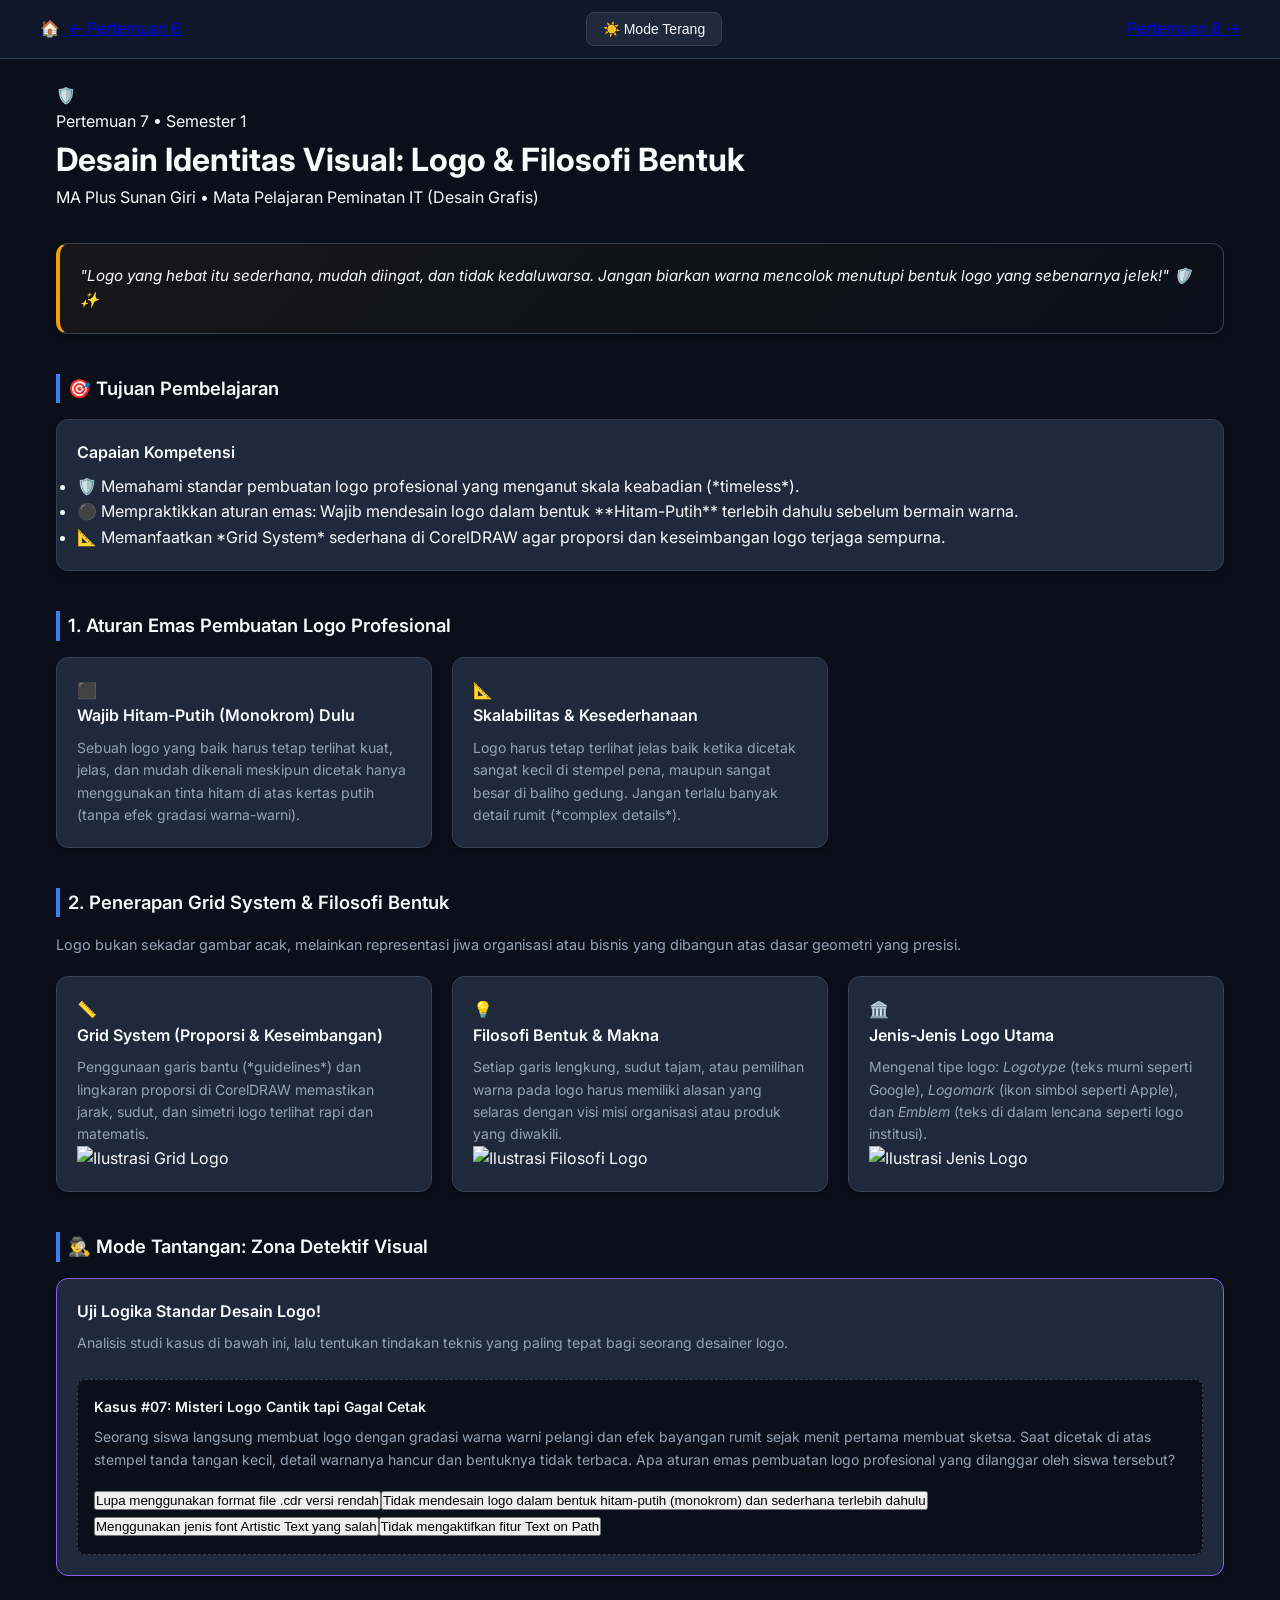
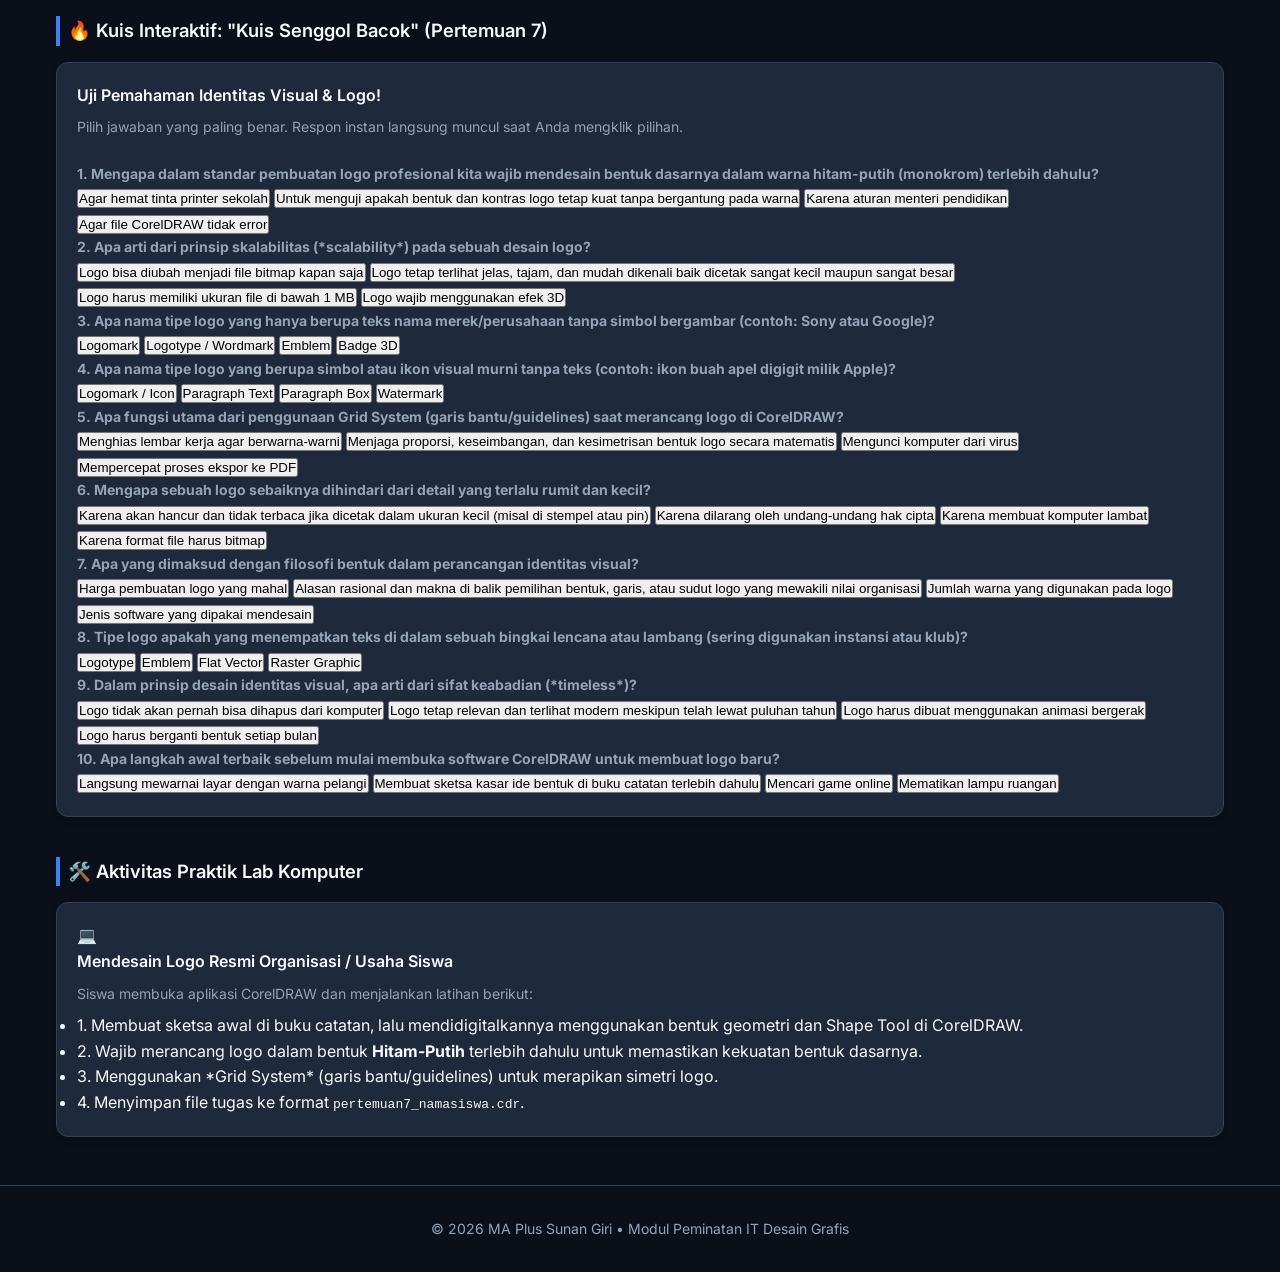
==== pertemuan_7.html @ cc6bff7e "Add files via upload" ====
<!DOCTYPE html>
<html lang="id" data-theme="dark">
<head>
    <meta charset="UTF-8">
    <meta name="viewport" content="width=device-width, initial-scale=1.0">
    <title>Pertemuan 7: Desain Identitas Visual (Logo & Filosofi) - MA Plus Sunan Giri</title>
    <!-- Google Fonts: Inter -->
    <link rel="preconnect" href="https://fonts.googleapis.com">
    <link rel="preconnect" href="https://fonts.gstatic.com" crossorigin>
    <link href="https://fonts.googleapis.com/css2?family=Inter:wght@300;400;500;600;700&display=swap" rel="stylesheet">
    <!-- Link CSS Terpisah -->
    <link rel="stylesheet" href="style.css">
</head>
<body>

    <!-- Header Navigasi Modul (Home, Kembali, Tema, Lanjut) -->
    <nav class="sticky-nav">
        <div class="nav-container lesson-nav">
            <div style="display: flex; gap: 0.5rem; align-items: center;">
                <a href="index.html" class="nav-btn-link home-icon-btn" title="Kembali ke Beranda Silabus">🏠</a>
                <a href="pertemuan_6.html" class="nav-btn-link">&larr; Pertemuan 6</a>
            </div>
            <button class="theme-toggle-btn" id="themeToggleBtn" onclick="toggleTheme()" aria-label="Ganti Tema">
                ☀️ Mode Terang
            </button>
            <a href="pertemuan_8.html" class="nav-btn-link primary-link">Pertemuan 8 &rarr;</a>
        </div>
    </nav>

    <!-- Header Materi: Gaya Kartu dan Ikon -->
    <header class="content-container" style="margin-top: 1.5rem; margin-bottom: 0;">
        <div class="header-card-style">
            <div class="header-icon-box">🛡️</div>
            <div class="header-text-box">
                <span class="meeting-badge-large">Pertemuan 7 • Semester 1</span>
                <h1>Desain Identitas Visual: Logo & Filosofi Bentuk</h1>
                <p>MA Plus Sunan Giri • Mata Pelajaran Peminatan IT (Desain Grafis)</p>
            </div>
        </div>
    </header>

    <!-- Konten Utama Materi -->
    <main class="content-container">

        <!-- Quotes Penyemangat -->
        <div class="card quote-card" style="margin-bottom: 2.5rem; border-left: 4px solid #f59e0b; background: linear-gradient(135deg, rgba(245, 158, 11, 0.05), transparent);">
            <p style="font-style: italic; font-size: 0.95rem; color: var(--text-color);">
                "Logo yang hebat itu sederhana, mudah diingat, dan tidak kedaluwarsa. Jangan biarkan warna mencolok menutupi bentuk logo yang sebenarnya jelek!" 🛡️✨
            </p>
        </div>

        <!-- Tujuan Pembelajaran -->
        <section class="phase-section">
            <h3 class="phase-title">🎯 Tujuan Pembelajaran</h3>
            <div class="cards-grid-single">
                <div class="card">
                    <h4>Capaian Kompetensi</h4>
                    <ul class="lesson-list">
                        <li>🛡️ Memahami standar pembuatan logo profesional yang menganut skala keabadian (*timeless*).</li>
                        <li>⚫ Mempraktikkan aturan emas: Wajib mendesain logo dalam bentuk **Hitam-Putih** terlebih dahulu sebelum bermain warna.</li>
                        <li>📐 Memanfaatkan *Grid System* sederhana di CorelDRAW agar proporsi dan keseimbangan logo terjaga sempurna.</li>
                    </ul>
                </div>
            </div>
        </section>

        <!-- Poin Materi 1 -->
        <section class="phase-section">
            <h3 class="phase-title">1. Aturan Emas Pembuatan Logo Profesional</h3>
            <div class="cards-grid">
                <div class="card">
                    <div class="card-icon-title">⬛ <h4>Wajib Hitam-Putih (Monokrom) Dulu</h4></div>
                    <p>Sebuah logo yang baik harus tetap terlihat kuat, jelas, dan mudah dikenali meskipun dicetak hanya menggunakan tinta hitam di atas kertas putih (tanpa efek gradasi warna-warni).</p>
                </div>
                <div class="card">
                    <div class="card-icon-title">📐 <h4>Skalabilitas & Kesederhanaan</h4></div>
                    <p>Logo harus tetap terlihat jelas baik ketika dicetak sangat kecil di stempel pena, maupun sangat besar di baliho gedung. Jangan terlalu banyak detail rumit (*complex details*).</p>
                </div>
            </div>
        </section>

        <!-- Poin Materi 2: GRID SYSTEM & FILOSOFI -->
        <section class="phase-section">
            <h3 class="phase-title">2. Penerapan Grid System & Filosofi Bentuk</h3>
            <p style="margin-bottom: 1.25rem; color: var(--text-muted); font-size: 0.9rem;">
                Logo bukan sekadar gambar acak, melainkan representasi jiwa organisasi atau bisnis yang dibangun atas dasar geometri yang presisi.
            </p>

            <div class="cards-grid" style="grid-template-columns: repeat(auto-fit, minmax(280px, 1fr));">
                <div class="card">
                    <div class="card-icon-title" style="color: #3b82f6;">📏 <h4>Grid System (Proporsi & Keseimbangan)</h4></div>
                    <p>Penggunaan garis bantu (*guidelines*) dan lingkaran proporsi di CorelDRAW memastikan jarak, sudut, dan simetri logo terlihat rapi dan matematis.</p>
                    <div class="illustration-box">
                        <img src="https://images.unsplash.com/photo-1626544827763-d516dce335e2?auto=format&fit=crop&w=600&q=80" alt="Ilustrasi Grid Logo">
                    </div>
                </div>

                <div class="card">
                    <div class="card-icon-title" style="color: #f59e0b;">💡 <h4>Filosofi Bentuk & Makna</h4></div>
                    <p>Setiap garis lengkung, sudut tajam, atau pemilihan warna pada logo harus memiliki alasan yang selaras dengan visi misi organisasi atau produk yang diwakili.</p>
                    <div class="illustration-box">
                        <img src="https://images.unsplash.com/photo-1550684848-fac1c5b4e853?auto=format&fit=crop&w=600&q=80" alt="Ilustrasi Filosofi Logo">
                    </div>
                </div>

                <div class="card">
                    <div class="card-icon-title" style="color: #10b981;">🏛️ <h4>Jenis-Jenis Logo Utama</h4></div>
                    <p>Mengenal tipe logo: <em>Logotype</em> (teks murni seperti Google), <em>Logomark</em> (ikon simbol seperti Apple), dan <em>Emblem</em> (teks di dalam lencana seperti logo institusi).</p>
                    <div class="illustration-box">
                        <img src="https://images.unsplash.com/photo-1634017839464-5c339ebe3cb4?auto=format&fit=crop&w=600&q=80" alt="Ilustrasi Jenis Logo">
                    </div>
                </div>
            </div>
        </section>

        <!-- ================= ZONA DETEKTIF VISUAL ================= -->
        <section class="phase-section">
            <h3 class="phase-title">🕵️‍♂️ Mode Tantangan: Zona Detektif Visual</h3>
            <div class="card detective-card-container" style="border-color: #8b5cf6;">
                <h4>Uji Logika Standar Desain Logo!</h4>
                <p style="margin-bottom: 1.5rem; color: var(--text-muted);">Analisis studi kasus di bawah ini, lalu tentukan tindakan teknis yang paling tepat bagi seorang desainer logo.</p>

                <div id="detective-challenge-container">
                    <!-- Kasus Detektif Visual dirender dinamis via JS -->
                </div>
                <div id="detective-feedback" class="quiz-feedback-msg" style="display: none; margin-top: 1rem;"></div>
            </div>
        </section>

        <!-- ================= KUIS INTERAKTIF: KUIS SENGGOL BACOK ================= -->
        <section class="phase-section">
            <h3 class="phase-title">🔥 Kuis Interaktif: "Kuis Senggol Bacok" (Pertemuan 7)</h3>
            <div class="card quiz-card-container">
                <h4>Uji Pemahaman Identitas Visual & Logo!</h4>
                <p style="margin-bottom: 1.5rem; color: var(--text-muted);">Pilih jawaban yang paling benar. Respon instan langsung muncul saat Anda mengklik pilihan.</p>
                
                <div id="quiz-container">
                    <!-- Soal Kuis dirender dinamis via JavaScript -->
                </div>

                <div id="quiz-summary" class="quiz-result-box" style="display: none; margin-top: 1.5rem;">
                    <h3>Skor Akhir Kuis Anda:</h3>
                    <p id="summary-score-text"></p>
                    <button class="tab-btn active" onclick="resetQuiz()" style="margin-top: 1rem;">Ulangi Kuis</button>
                </div>
            </div>
        </section>

        <!-- Aktivitas Praktik / Tugas Kelas -->
        <section class="phase-section">
            <h3 class="phase-title">🛠️ Aktivitas Praktik Lab Komputer</h3>
            <div class="cards-grid-single">
                <div class="card action-card">
                    <div class="card-icon-title">💻 <h4>Mendesain Logo Resmi Organisasi / Usaha Siswa</h4></div>
                    <p>Siswa membuka aplikasi CorelDRAW dan menjalankan latihan berikut:</p>
                    <ul class="lesson-list" style="margin-top: 0.5rem;">
                        <li>1. Membuat sketsa awal di buku catatan, lalu mendidigitalkannya menggunakan bentuk geometri dan Shape Tool di CorelDRAW.</li>
                        <li>2. Wajib merancang logo dalam bentuk <strong>Hitam-Putih</strong> terlebih dahulu untuk memastikan kekuatan bentuk dasarnya.</li>
                        <li>3. Menggunakan *Grid System* (garis bantu/guidelines) untuk merapikan simetri logo.</li>
                        <li>4. Menyimpan file tugas ke format <code>pertemuan7_namasiswa.cdr</code>.</li>
                    </ul>
                </div>
            </div>
        </section>

    </main>

    <!-- Footer -->
    <footer>
        <p>&copy; 2026 MA Plus Sunan Giri • Modul Peminatan IT Desain Grafis</p>
    </footer>

    <!-- Script JavaScript: Dual-Theme, Zona Detektif Visual, & Kuis Real-Time -->
    <script>
        function toggleTheme() {
            const htmlEl = document.documentElement;
            const btn = document.getElementById('themeToggleBtn');
            const currentTheme = htmlEl.getAttribute('data-theme');
            
            if (currentTheme === 'dark') {
                htmlEl.setAttribute('data-theme', 'light');
                btn.textContent = '🌙 Mode Gelap';
            } else {
                htmlEl.setAttribute('data-theme', 'dark');
                btn.textContent = '☀️ Mode Terang';
            }
        }

        // Data Tantangan Zona Detektif Visual Pertemuan 7
        const detectiveCase = {
            caseTitle: "Kasus #07: Misteri Logo Cantik tapi Gagal Cetak",
            caseDesc: "Seorang siswa langsung membuat logo dengan gradasi warna warni pelangi dan efek bayangan rumit sejak menit pertama membuat sketsa. Saat dicetak di atas stempel tanda tangan kecil, detail warnanya hancur dan bentuknya tidak terbaca. Apa aturan emas pembuatan logo profesional yang dilanggar oleh siswa tersebut?",
            options: [
                "Lupa menggunakan format file .cdr versi rendah", 
                "Tidak mendesain logo dalam bentuk hitam-putih (monokrom) dan sederhana terlebih dahulu", 
                "Menggunakan jenis font Artistic Text yang salah", 
                "Tidak mengaktifkan fitur Text on Path"
            ],
            answer: 1, 
            explanation: "Tepat sekali Detektif! Aturan emas logo profesional adalah wajib diuji dalam bentuk **hitam-putih monokrom** dan bentuk sederhana terlebih dahulu agar teruji skalabilitasnya di berbagai media."
        };

        function renderDetectiveGame() {
            const container = document.getElementById('detective-challenge-container');
            let buttonsHtml = '';
            detectiveCase.options.forEach((opt, idx) => {
                buttonsHtml += `<button class="quiz-choice-btn" id="det-opt-${idx}" onclick="checkDetective(${idx})">${opt}</button>`;
            });

            container.innerHTML = `
                <div style="background: var(--bg-color); padding: 1rem; border-radius: 8px; border: 1px dashed var(--card-border);">
                    <p style="font-weight: 600; margin-bottom: 0.5rem; color: var(--text-color);">${detectiveCase.caseTitle}</p>
                    <p style="font-size: 0.875rem; color: var(--text-muted); margin-bottom: 1rem;">${detectiveCase.caseDesc}</p>
                    <div class="quiz-options-grid">${buttonsHtml}</div>
                </div>
            `;
        }

        function checkDetective(selectedIdx) {
            const feedbackEl = document.getElementById('detective-feedback');
            for (let i = 0; i < detectiveCase.options.length; i++) {
                const btn = document.getElementById(`det-opt-${i}`);
                btn.disabled = true;
                if (i === detectiveCase.answer) {
                    btn.classList.add('correct-choice');
                } else if (i === selectedIdx) {
                    btn.classList.add('wrong-choice');
                }
            }

            if (selectedIdx === detectiveCase.answer) {
                feedbackEl.className = "quiz-feedback-msg feedback-success";
                feedbackEl.innerHTML = `✅ <strong>Analisis Benar!</strong> ${detectiveCase.explanation}`;
            } else {
                feedbackEl.className = "quiz-feedback-msg feedback-error";
                feedbackEl.innerHTML = `❌ <strong>Kurang tepat.</strong> Jawaban yang benar adalah pilihan kedua. ${detectiveCase.explanation}`;
            }
            feedbackEl.style.display = 'block';
        }

        // Data 10 Soal Kuis Pertemuan 7 Logo & Identitas Visual
        const quizData = [
            {
                question: "1. Mengapa dalam standar pembuatan logo profesional kita wajib mendesain bentuk dasarnya dalam warna hitam-putih (monokrom) terlebih dahulu?",
                options: ["Agar hemat tinta printer sekolah", "Untuk menguji apakah bentuk dan kontras logo tetap kuat tanpa bergantung pada warna", "Karena aturan menteri pendidikan", "Agar file CorelDRAW tidak error"],
                answer: 1,
                explanation: "Tepat! Bentuk hitam-putih menguji kekuatan struktur dan keterbacaan logo secara fundamental."
            },
            {
                question: "2. Apa arti dari prinsip skalabilitas (*scalability*) pada sebuah desain logo?",
                options: ["Logo bisa diubah menjadi file bitmap kapan saja", "Logo tetap terlihat jelas, tajam, dan mudah dikenali baik dicetak sangat kecil maupun sangat besar", "Logo harus memiliki ukuran file di bawah 1 MB", "Logo wajib menggunakan efek 3D"],
                answer: 1,
                explanation: "Benar! Skalabilitas memastikan logo fleksibel di berbagai ukuran media."
            },
            {
                question: "3. Apa nama tipe logo yang hanya berupa teks nama merek/perusahaan tanpa simbol bergambar (contoh: Sony atau Google)?",
                options: ["Logomark", "Logotype / Wordmark", "Emblem", "Badge 3D"],
                answer: 1,
                explanation: "Tepat! Logotype atau Wordmark adalah jenis logo berbasis tipografi nama merek."
            },
            {
                question: "4. Apa nama tipe logo yang berupa simbol atau ikon visual murni tanpa teks (contoh: ikon buah apel digigit milik Apple)?",
                options: ["Logomark / Icon", "Paragraph Text", "Paragraph Box", "Watermark"],
                answer: 0,
                explanation: "Hebat! Logomark adalah simbol grafis ikonik yang mewakili merek."
            },
            {
                question: "5. Apa fungsi utama dari penggunaan Grid System (garis bantu/guidelines) saat merancang logo di CorelDRAW?",
                options: ["Menghias lembar kerja agar berwarna-warni", "Menjaga proporsi, keseimbangan, dan kesimetrisan bentuk logo secara matematis", "Mengunci komputer dari virus", "Mempercepat proses ekspor ke PDF"],
                answer: 1,
                explanation: "Tepat! Grid system memastikan logo proporsional dan presisi secara geometris."
            },
            {
                question: "6. Mengapa sebuah logo sebaiknya dihindari dari detail yang terlalu rumit dan kecil?",
                options: ["Karena akan hancur dan tidak terbaca jika dicetak dalam ukuran kecil (misal di stempel atau pin)", "Karena dilarang oleh undang-undang hak cipta", "Karena membuat komputer lambat", "Karena format file harus bitmap"],
                answer: 0,
                explanation: "Benar! Detail rumit akan pecah dan hilang bentuknya saat diperkecil."
            },
            {
                question: "7. Apa yang dimaksud dengan filosofi bentuk dalam perancangan identitas visual?",
                options: ["Harga pembuatan logo yang mahal", "Alasan rasional dan makna di balik pemilihan bentuk, garis, atau sudut logo yang mewakili nilai organisasi", "Jumlah warna yang digunakan pada logo", "Jenis software yang dipakai mendesain"],
                answer: 1,
                explanation: "Tepat! Filosofi memberikan kedalaman makna dan cerita di balik visual logo."
            },
            {
                question: "8. Tipe logo apakah yang menempatkan teks di dalam sebuah bingkai lencana atau lambang (sering digunakan instansi atau klub)?",
                options: ["Logotype", "Emblem", "Flat Vector", "Raster Graphic"],
                answer: 1,
                explanation: "Betul! Emblem menggabungkan teks dan simbol di dalam satu bingkai lencana."
            },
            {
                question: "9. Dalam prinsip desain identitas visual, apa arti dari sifat keabadian (*timeless*)?",
                options: ["Logo tidak akan pernah bisa dihapus dari komputer", "Logo tetap relevan dan terlihat modern meskipun telah lewat puluhan tahun", "Logo harus dibuat menggunakan animasi bergerak", "Logo harus berganti bentuk setiap bulan"],
                answer: 1,
                explanation: "Tepat! Desain yang timeless tidak lekang oleh tren zaman yang cepat berubah."
            },
            {
                question: "10. Apa langkah awal terbaik sebelum mulai membuka software CorelDRAW untuk membuat logo baru?",
                options: ["Langsung mewarnai layar dengan warna pelangi", "Membuat sketsa kasar ide bentuk di buku catatan terlebih dahulu", "Mencari game online", "Mematikan lampu ruangan"],
                answer: 1,
                explanation: "Benar! Membuat sketsa konseptual di kertas adalah fondasi awal desainer profesional sebelum digitalisasi."
            }
        ];

        let answeredCount = 0;
        let totalScore = 0;

        function renderQuiz() {
            const container = document.getElementById('quiz-container');
            container.innerHTML = '';
            answeredCount = 0;
            totalScore = 0;
            document.getElementById('quiz-summary').style.display = 'none';

            quizData.forEach((q, index) => {
                let optionsHtml = '';
                q.options.forEach((opt, optIndex) => {
                    optionsHtml += `
                        <button class="quiz-choice-btn" id="q${index}-opt${optIndex}" onclick="checkAnswer(${index}, ${optIndex})">
                            ${opt}
                        </button>
                    `;
                });

                container.innerHTML += `
                    <div class="quiz-question-box" id="q-box-${index}">
                        <p class="quiz-q-title"><strong>${q.question}</strong></p>
                        <div class="quiz-options-grid">${optionsHtml}</div>
                        <div id="feedback-${index}" class="quiz-feedback-msg" style="display: none;"></div>
                    </div>
                `;
            });
        }

        function checkAnswer(qIndex, selectedOpt) {
            const qData = quizData[qIndex];
            const feedbackEl = document.getElementById(`feedback-${qIndex}`);
            const boxEl = document.getElementById(`q-box-${qIndex}`);
            
            for (let i = 0; i < qData.options.length; i++) {
                const btn = document.getElementById(`q${qIndex}-opt${i}`);
                btn.disabled = true;
                if (i === qData.answer) {
                    btn.classList.add('correct-choice');
                } else if (i === selectedOpt) {
                    btn.classList.add('wrong-choice');
                }
            }

            if (selectedOpt === qData.answer) {
                totalScore += 10;
                feedbackEl.className = "quiz-feedback-msg feedback-success";
                feedbackEl.innerHTML = `✅ <strong>Benar!</strong> ${qData.explanation}`;
            } else {
                feedbackEl.className = "quiz-feedback-msg feedback-error";
                feedbackEl.innerHTML = `❌ <strong>Kurang tepat.</strong> ${qData.explanation}`;
            }

            feedbackEl.style.display = 'block';
            boxEl.style.borderLeft = (selectedOpt === qData.answer) ? "4px solid #10b981" : "4px solid #ef4444";

            answeredCount++;
            if (answeredCount === quizData.length) {
                showSummary();
            }
        }

        function showSummary() {
            const summaryBox = document.getElementById('quiz-summary');
            const scoreText = document.getElementById('summary-score-text');
            
            let message = `Total Skor Anda: <strong>${totalScore} / 100</strong>. `;
            if (totalScore >= 80) {
                message += "🌟 Luar biasa! Pemahaman Anda mengenai standar pembuatan logo profesional sudah sangat matang.";
            } else if (totalScore >= 60) {
                message += "👍 Bagus, pertahankan dan terus asah kreativitas bentuk logonya.";
            } else {
                message += "📚 Yuk baca kembali ringkasan materi logo di atas!";
            }
            
            scoreText.innerHTML = message;
            summaryBox.style.display = 'block';
            window.scrollTo({ top: summaryBox.offsetTop - 100, behavior: 'smooth' });
        }

        function resetQuiz() {
            renderQuiz();
            window.scrollTo({ top: document.getElementById('quiz-container').offsetTop - 100, behavior: 'smooth' });
        }

        window.onload = function() {
            renderDetectiveGame();
            renderQuiz();
        };
    </script>
</body>
</html>
---- style.css ----
/* --- CSS RESET & VARIABEL WARNA (DUAL THEME) --- */
:root {
    --bg-color: #f8fafc;
    --text-color: #0f172a;
    --text-muted: #475569;
    --card-bg: #ffffff;
    --card-border: #e2e8f0;
    --primary-color: #2563eb;
    --primary-hover: #1d4ed8;
    --accent-bg: #eff6ff;
    --badge-bg: #dbeafe;
    --badge-text: #1e40af;
    --header-bg: #ffffff;
    --shadow: 0 4px 6px -1px rgba(0, 0, 0, 0.05), 0 2px 4px -1px rgba(0, 0, 0, 0.03);
}

[data-theme="dark"] {
    --bg-color: #0b0f19;
    --text-color: #f8fafc;
    --text-muted: #94a3b8;
    --card-bg: #1e293b;
    --card-border: #334155;
    --primary-color: #3b82f6;
    --primary-hover: #60a5fa;
    --accent-bg: #172554;
    --badge-bg: #1e3a8a;
    --badge-text: #93c5fd;
    --header-bg: #0f172a;
    --shadow: 0 4px 6px -1px rgba(0, 0, 0, 0.3);
}

* {
    box-sizing: border-box;
    margin: 0;
    padding: 0;
}

body {
    font-family: 'Inter', sans-serif;
    background-color: var(--bg-color);
    color: var(--text-color);
    line-height: 1.6;
    transition: background-color 0.3s ease, color 0.3s ease;
}

/* --- HEADER UTAMA --- */
.main-header {
    background-color: var(--header-bg);
    border-bottom: 1px solid var(--card-border);
    padding: 2rem 1rem;
    text-align: center;
    transition: background-color 0.3s ease;
}

.header-container h1 {
    font-size: 1.75rem;
    font-weight: 700;
    margin-bottom: 0.5rem;
}

.header-container p {
    font-size: 0.95rem;
    color: var(--text-muted);
}

/* --- STICKY NAV BAR --- */
.sticky-nav {
    position: sticky;
    top: 0;
    z-index: 1000;
    background-color: var(--header-bg);
    border-bottom: 1px solid var(--card-border);
    padding: 0.75rem 1rem;
    backdrop-filter: blur(8px);
    background-color: var(--header-bg);
    transition: background-color 0.3s ease;
}

.nav-container {
    max-width: 1200px;
    margin: 0 auto;
    display: flex;
    justify-content: space-between;
    align-items: center;
    gap: 1rem;
    flex-wrap: wrap;
}

.semester-tabs {
    display: flex;
    gap: 0.5rem;
}

.tab-btn {
    background: transparent;
    border: 1px solid var(--card-border);
    color: var(--text-muted);
    padding: 0.5rem 1rem;
    font-size: 0.875rem;
    font-weight: 500;
    border-radius: 8px;
    cursor: pointer;
    transition: all 0.2s ease;
}

.tab-btn:hover {
    background-color: var(--card-border);
    color: var(--text-color);
}

.tab-btn.active {
    background-color: var(--primary-color);
    color: #ffffff;
    border-color: var(--primary-color);
}

.theme-toggle-btn {
    background-color: var(--card-bg);
    border: 1px solid var(--card-border);
    color: var(--text-color);
    padding: 0.5rem 1rem;
    font-size: 0.875rem;
    font-weight: 500;
    border-radius: 8px;
    cursor: pointer;
    transition: all 0.2s ease;
}

.theme-toggle-btn:hover {
    border-color: var(--primary-color);
}

/* --- KONTEN UTAMA & SEMESTER SECTIONS --- */
.content-container {
    max-width: 1200px;
    margin: 2rem auto;
    padding: 0 1rem;
}

.semester-content {
    display: none;
}

.semester-content.active-semester {
    display: block;
    animation: fadeIn 0.4s ease-in-out;
}

@keyframes fadeIn {
    from { opacity: 0; transform: translateY(6px); }
    to { opacity: 1; transform: translateY(0); }
}

.semester-banner {
    background: linear-gradient(135deg, var(--primary-color), var(--primary-hover));
    color: #ffffff;
    padding: 2rem;
    border-radius: 12px;
    margin-bottom: 2rem;
    box-shadow: var(--shadow);
}

.semester-banner h2 {
    font-size: 1.5rem;
    margin-bottom: 0.25rem;
}

.semester-banner p {
    font-size: 0.95rem;
    opacity: 0.9;
}

/* --- PHASE CHUNKING & CARDS GRID --- */
.phase-section {
    margin-bottom: 2.5rem;
}

.phase-title {
    font-size: 1.15rem;
    font-weight: 600;
    margin-bottom: 1rem;
    padding-left: 0.5rem;
    border-left: 4px solid var(--primary-color);
}

.cards-grid {
    display: grid;
    grid-template-columns: repeat(auto-fill, minmax(280px, 1fr));
    gap: 1.25rem;
}

/* Card Styling */
.card {
    background-color: var(--card-bg);
    border: 1px solid var(--card-border);
    border-radius: 12px;
    padding: 1.25rem;
    box-shadow: var(--shadow);
    transition: transform 0.2s ease, box-shadow 0.2s ease, border-color 0.2s ease;
    display: flex;
    flex-direction: column;
    justify-content: flex-start;
}

.card:hover {
    transform: translateY(-3px);
    box-shadow: 0 10px 15px -3px rgba(0, 0, 0, 0.08);
    border-color: var(--primary-color);
}

.meeting-badge {
    display: inline-block;
    background-color: var(--badge-bg);
    color: var(--badge-text);
    font-size: 0.75rem;
    font-weight: 600;
    padding: 0.25rem 0.6rem;
    border-radius: 20px;
    margin-bottom: 0.75rem;
    align-self: flex-start;
}

.card h4 {
    font-size: 1rem;
    font-weight: 600;
    margin-bottom: 0.5rem;
    color: var(--text-color);
}

.card p {
    font-size: 0.875rem;
    color: var(--text-muted);
}

/* --- FOOTER --- */
footer {
    text-align: center;
    padding: 2rem 1rem;
    border-top: 1px solid var(--card-border);
    color: var(--text-muted);
    font-size: 0.875rem;
    margin-top: 3rem;
}

/* --- RESPONSIVE LAYOUT MOBILE --- */
@media (max-width: 768px) {
    .nav-container {
        flex-direction: column;
        align-items: stretch;
    }

    .semester-tabs {
        display: grid;
        grid-template-columns: 1fr 1fr;
    }

    .tab-btn {
        text-align: center;
        font-size: 0.75rem;
        padding: 0.5rem;
    }

    .theme-toggle-btn {
        width: 100%;
        text-align: center;
    }

    .header-container h1 {
        font-size: 1.35rem;
    }
    /* --- CSS TAMBAHAN UNTUK HALAMAN PERTEMUAN & KUIS --- */
.lesson-nav {
    display: flex;
    justify-content: space-between;
    align-items: center;
    width: 100%;
}

.nav-btn-link {
    background-color: var(--card-bg);
    border: 1px solid var(--card-border);
    color: var(--text-color);
    padding: 0.5rem 1rem;
    font-size: 0.875rem;
    font-weight: 500;
    border-radius: 8px;
    text-decoration: none;
    transition: all 0.2s ease;
}

.nav-btn-link:hover {
    border-color: var(--primary-color);
    color: var(--primary-color);
}

.nav-btn-link.primary-link {
    background-color: var(--primary-color);
    color: #ffffff;
    border-color: var(--primary-color);
}

.nav-btn-link.primary-link:hover {
    background-color: var(--primary-hover);
    color: #ffffff;
}

.meeting-badge-large {
    display: inline-block;
    background-color: var(--badge-bg);
    color: var(--badge-text);
    font-size: 0.85rem;
    font-weight: 600;
    padding: 0.3rem 0.8rem;
    border-radius: 20px;
    margin-bottom: 0.75rem;
}

.cards-grid-single {
    display: grid;
    grid-template-columns: 1fr;
    gap: 1.25rem;
}

.lesson-list {
    padding-left: 1.25rem;
    color: var(--text-muted);
    font-size: 0.875rem;
    display: flex;
    flex-direction: column;
    gap: 0.4rem;
}

.action-card {
    border-left: 4px solid var(--primary-color);
}

/* --- HEADER KARTU & IKON --- */
.header-card-style {
    background-color: var(--card-bg);
    border: 1px solid var(--card-border);
    border-radius: 12px;
    padding: 2rem;
    box-shadow: var(--shadow);
    display: flex;
    align-items: center;
    gap: 1.5rem;
}

.header-icon-box {
    font-size: 3rem;
    background-color: var(--badge-bg);
    padding: 1rem;
    border-radius: 12px;
    display: flex;
    align-items: center;
    justify-content: center;
}

.header-text-box h1 {
    font-size: 1.5rem;
    font-weight: 700;
    margin: 0.25rem 0 0.5rem 0;
    color: var(--text-color);
}

.header-text-box p {
    font-size: 0.9rem;
    color: var(--text-muted);
}

/* --- KARTU ILUSTRASI & IKON KONTEN --- */
.card-icon-title {
    display: flex;
    align-items: center;
    gap: 0.5rem;
    margin-bottom: 0.5rem;
}

.illustration-box {
    margin-top: 1rem;
    width: 100%;
    height: 160px;
    border-radius: 8px;
    overflow: hidden;
    border: 1px solid var(--card-border);
}

.illustration-box img {
    width: 100%;
    height: 100%;
    object-fit: cover;
}

/* --- KUIS SENGGOL BACOK STYLING (REAL-TIME) --- */
.quiz-card-container {
    border-color: var(--primary-color);
}

.quiz-question-box {
    background-color: var(--bg-color);
    border: 1px solid var(--card-border);
    border-radius: 8px;
    padding: 1rem;
    margin-bottom: 1rem;
    transition: border-color 0.3s ease;
}

.quiz-q-title {
    font-size: 0.95rem;
    margin-bottom: 0.75rem;
    color: var(--text-color);
}

.quiz-options-grid {
    display: flex;
    flex-direction: column;
    gap: 0.5rem;
}

.quiz-choice-btn {
    background-color: var(--card-bg);
    border: 1px solid var(--card-border);
    color: var(--text-color);
    padding: 0.6rem 1rem;
    font-size: 0.875rem;
    font-weight: 500;
    border-radius: 6px;
    cursor: pointer;
    text-align: left;
    transition: all 0.2s ease;
}

.quiz-choice-btn:hover:not(:disabled) {
    background-color: var(--accent-bg);
    border-color: var(--primary-color);
    color: var(--primary-color);
}

.quiz-choice-btn:disabled {
    cursor: not-allowed;
    opacity: 0.8;
}

.correct-choice {
    background-color: rgba(16, 185, 129, 0.15) !important;
    border-color: #10b981 !important;
    color: #10b981 !important;
    font-weight: 600;
}

.wrong-choice {
    background-color: rgba(239, 68, 68, 0.15) !important;
    border-color: #ef4444 !important;
    color: #ef4444 !important;
}

.quiz-feedback-msg {
    margin-top: 0.75rem;
    padding: 0.6rem 0.8rem;
    border-radius: 6px;
    font-size: 0.85rem;
}

.feedback-success {
    background-color: rgba(16, 185, 129, 0.1);
    color: #10b981;
    border: 1px solid rgba(16, 185, 129, 0.3);
}

.feedback-error {
    background-color: rgba(239, 68, 68, 0.1);
    color: #ef4444;
    border: 1px solid rgba(239, 68, 68, 0.3);
}

.quiz-result-box {
    background-color: var(--accent-bg);
    border: 1px solid var(--primary-color);
    padding: 1.5rem;
    border-radius: 8px;
    text-align: center;
}

.quiz-result-box h3 {
    margin-bottom: 0.5rem;
    color: var(--text-color);
}

/* Responsif Mobile Header Kartu */
@media (max-width: 768px) {
    .header-card-style {
        flex-direction: column;
        text-align: center;
    }
    .header-text-box h1 {
        font-size: 1.25rem;
    }
}
/* --- CSS TAMBAHAN MOCKUP ILUSTRASI HIRARKI --- */
.mockup-poster {
    background-color: var(--bg-color);
    border: 1px dashed var(--card-border);
    border-radius: 8px;
    padding: 1.25rem;
    margin-top: 0.75rem;
    display: flex;
    flex-direction: column;
    gap: 0.4rem;
    text-align: center;
}

.bad-mockup {
    border-color: rgba(239, 68, 68, 0.4);
}

.good-mockup {
    border-color: rgba(16, 185, 129, 0.4);
    background-color: rgba(16, 185, 129, 0.03);
}

.m-text {
    display: block;
}

.m-text.small {
    font-size: 0.75rem;
    color: var(--text-muted);
}

.m-text.normal {
    font-size: 0.85rem;
    color: var(--text-color);
}

.m-text.super-title {
    font-size: 1.25rem;
    font-weight: 700;
    color: var(--primary-color);
    letter-spacing: 0.5px;
}

.m-text.sub-title {
    font-size: 0.95rem;
    font-weight: 600;
    color: var(--text-color);
}

.m-text.desc {
    font-size: 0.75rem;
    color: var(--text-muted);
    background: var(--card-bg);
    padding: 0.25rem;
    border-radius: 4px;
    margin-top: 0.25rem;
}
}
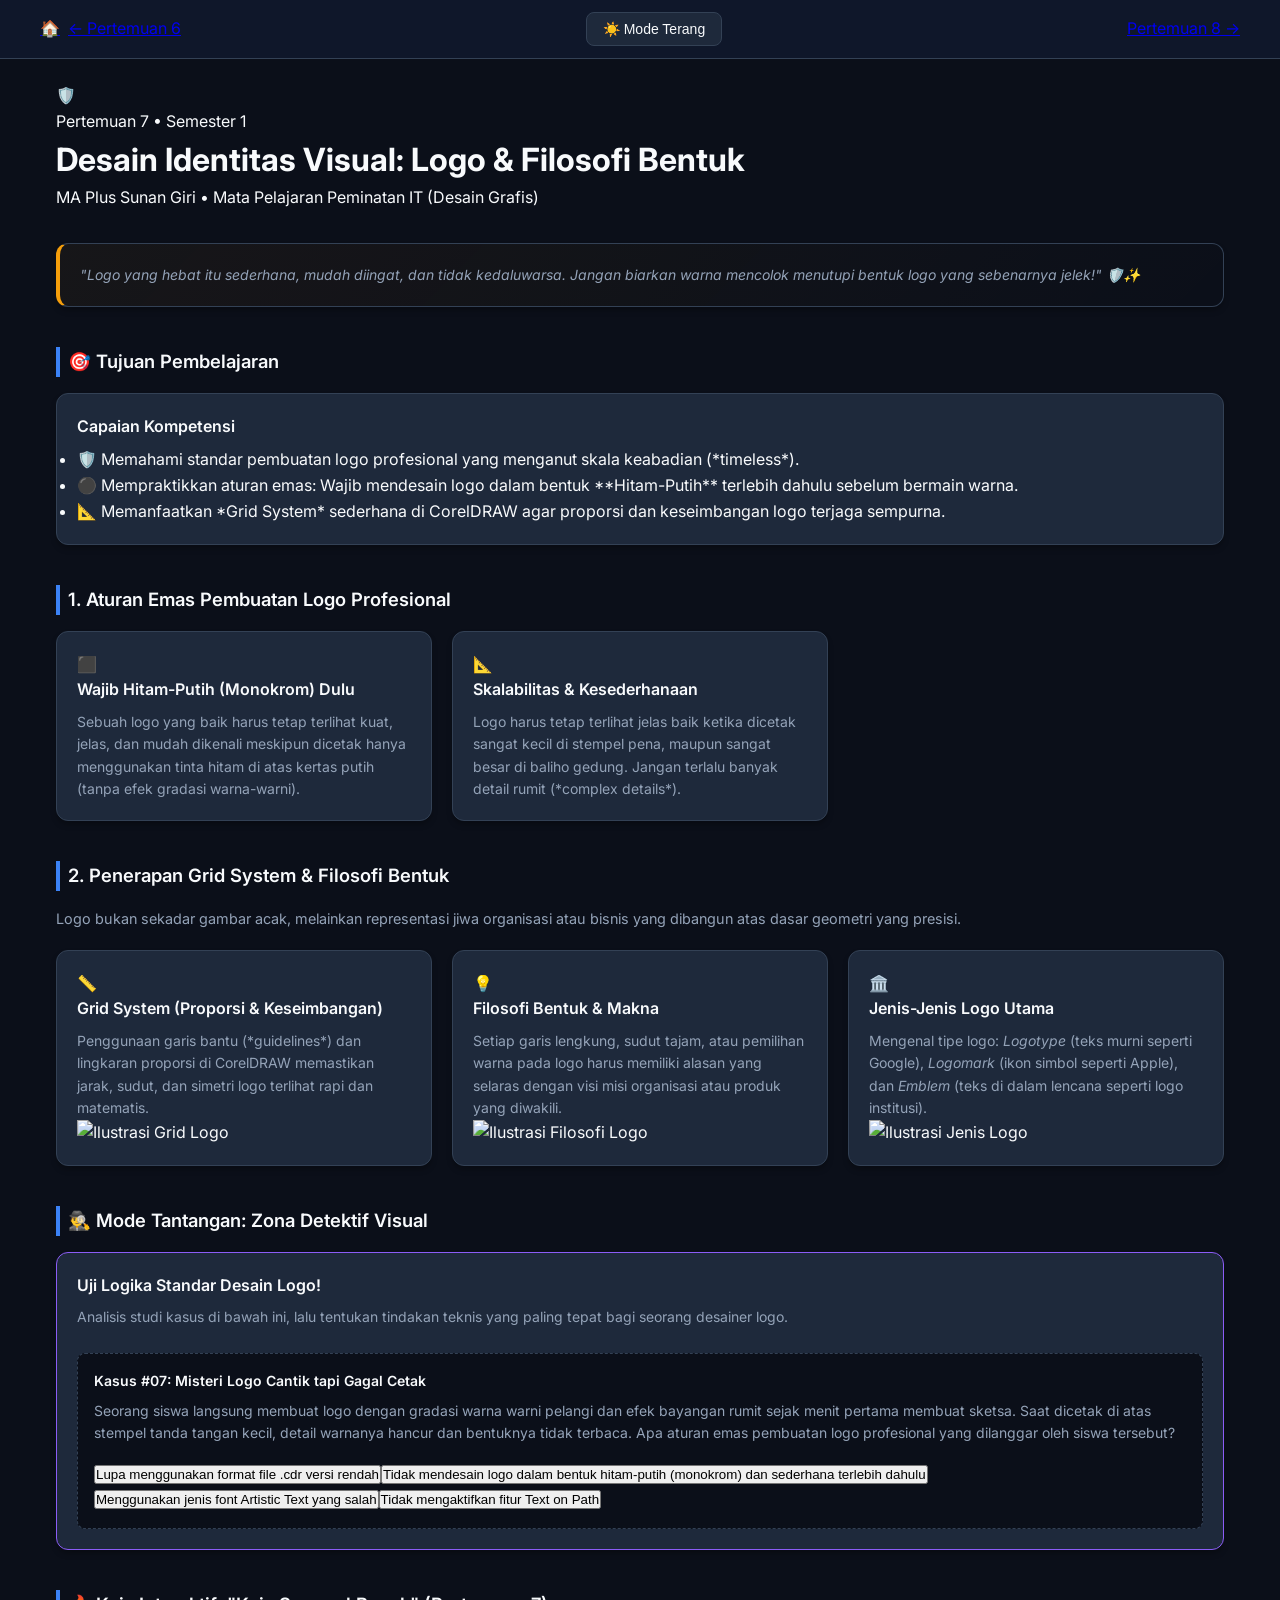
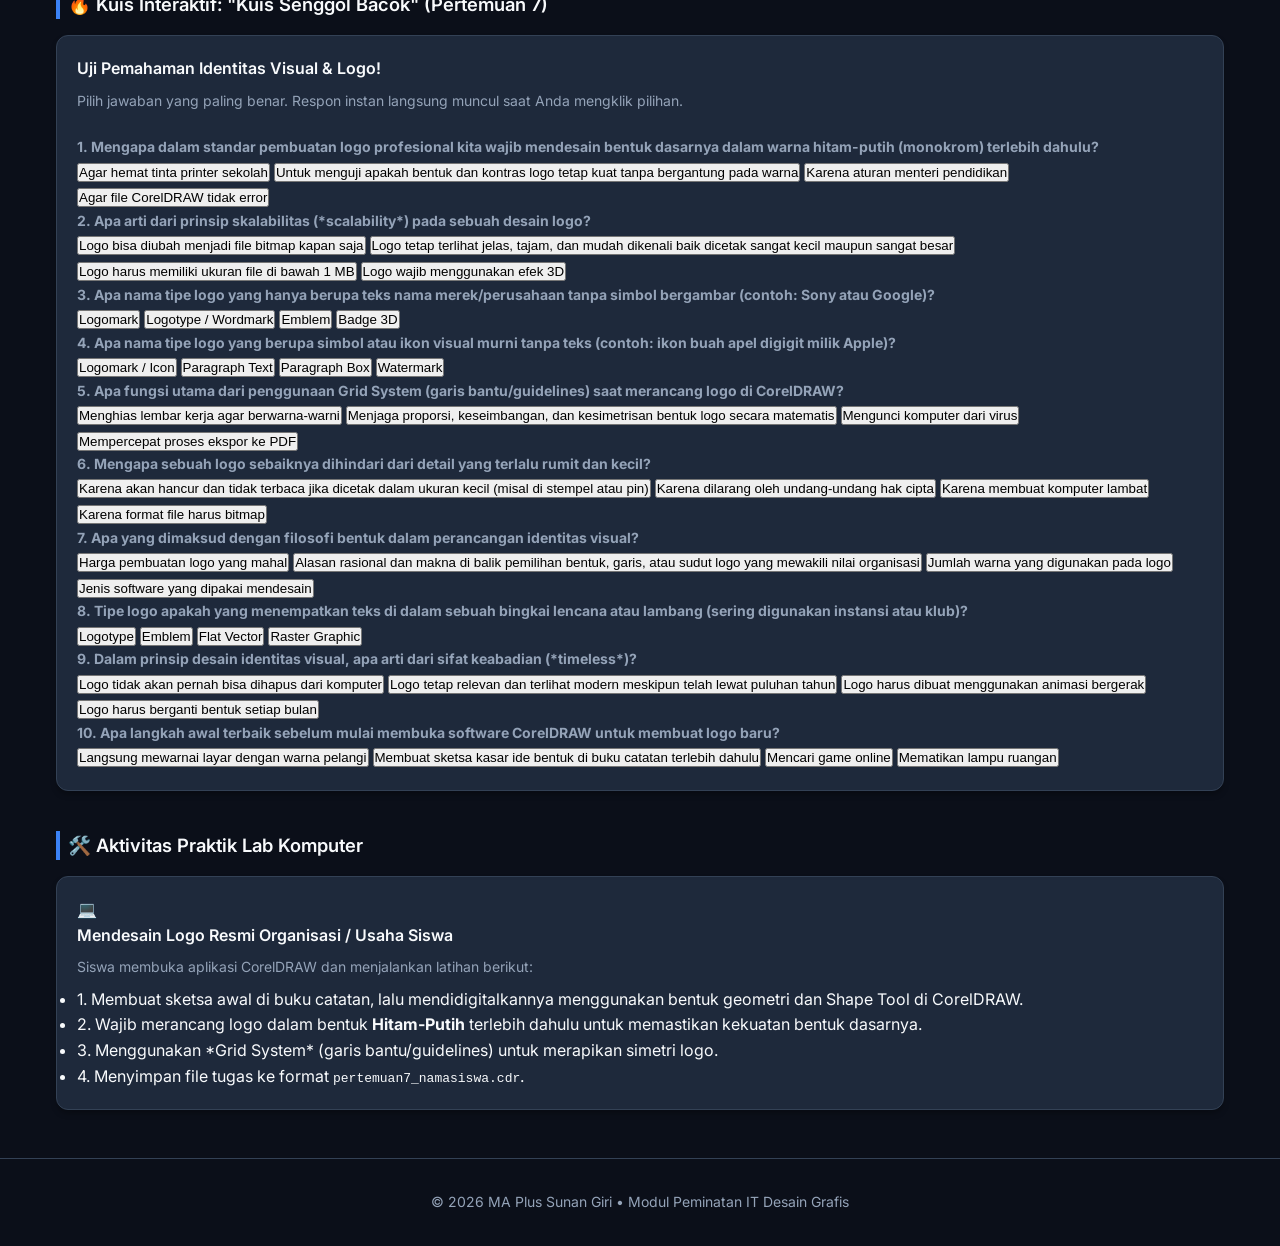
==== commit 8d98f2b6: "Update pertemuan_7.html" ====
--- a/pertemuan_7.html
+++ b/pertemuan_7.html
@@ -10,13 +10,51 @@
     <link href="https://fonts.googleapis.com/css2?family=Inter:wght@300;400;500;600;700&display=swap" rel="stylesheet">
     <!-- Link CSS Terpisah -->
     <link rel="stylesheet" href="style.css">
+    <style>
+        .nav-links-wrapper {
+            display: flex;
+            gap: 0.5rem;
+            align-items: center;
+        }
+
+        .content-header {
+            margin-top: 1.5rem;
+            margin-bottom: 0;
+        }
+
+        .quote-card {
+            margin-bottom: 2.5rem;
+            border-left: 4px solid #f59e0b;
+            background: linear-gradient(135deg, rgba(245, 158, 11, 0.05), transparent);
+        }
+
+        .quote-text {
+            font-style: italic;
+            font-size: 0.95rem;
+            color: var(--text-color);
+        }
+
+        .lesson-intro {
+            margin-bottom: 1.25rem;
+            color: var(--text-muted);
+            font-size: 0.9rem;
+        }
+
+        .feature-grid {
+            grid-template-columns: repeat(auto-fit, minmax(280px, 1fr));
+        }
+
+        .card-icon-title--blue { color: #3b82f6; }
+        .card-icon-title--amber { color: #f59e0b; }
+        .card-icon-title--green { color: #10b981; }
+    </style>
 </head>
 <body>
 
     <!-- Header Navigasi Modul (Home, Kembali, Tema, Lanjut) -->
     <nav class="sticky-nav">
         <div class="nav-container lesson-nav">
-            <div style="display: flex; gap: 0.5rem; align-items: center;">
+            <div class="nav-links-wrapper">
                 <a href="index.html" class="nav-btn-link home-icon-btn" title="Kembali ke Beranda Silabus">🏠</a>
                 <a href="pertemuan_6.html" class="nav-btn-link">&larr; Pertemuan 6</a>
             </div>
@@ -28,7 +66,7 @@
     </nav>
 
     <!-- Header Materi: Gaya Kartu dan Ikon -->
-    <header class="content-container" style="margin-top: 1.5rem; margin-bottom: 0;">
+    <header class="content-container content-header">
         <div class="header-card-style">
             <div class="header-icon-box">🛡️</div>
             <div class="header-text-box">
@@ -43,8 +81,8 @@
     <main class="content-container">
 
         <!-- Quotes Penyemangat -->
-        <div class="card quote-card" style="margin-bottom: 2.5rem; border-left: 4px solid #f59e0b; background: linear-gradient(135deg, rgba(245, 158, 11, 0.05), transparent);">
-            <p style="font-style: italic; font-size: 0.95rem; color: var(--text-color);">
+        <div class="card quote-card">
+            <p class="quote-text">
                 "Logo yang hebat itu sederhana, mudah diingat, dan tidak kedaluwarsa. Jangan biarkan warna mencolok menutupi bentuk logo yang sebenarnya jelek!" 🛡️✨
             </p>
         </div>
@@ -127,25 +165,26 @@
             </div>
         </section>
 
-        <!-- ================= KUIS INTERAKTIF: KUIS SENGGOL BACOK ================= -->
-        <section class="phase-section">
-            <h3 class="phase-title">🔥 Kuis Interaktif: "Kuis Senggol Bacok" (Pertemuan 7)</h3>
-            <div class="card quiz-card-container">
-                <h4>Uji Pemahaman Identitas Visual & Logo!</h4>
-                <p style="margin-bottom: 1.5rem; color: var(--text-muted);">Pilih jawaban yang paling benar. Respon instan langsung muncul saat Anda mengklik pilihan.</p>
-                
-                <div id="quiz-container">
-                    <!-- Soal Kuis dirender dinamis via JavaScript -->
-                </div>
-
-                <div id="quiz-summary" class="quiz-result-box" style="display: none; margin-top: 1.5rem;">
-                    <h3>Skor Akhir Kuis Anda:</h3>
-                    <p id="summary-score-text"></p>
-                    <button class="tab-btn active" onclick="resetQuiz()" style="margin-top: 1rem;">Ulangi Kuis</button>
-                </div>
-            </div>
-        </section>
-
+       <!-- ================= KUIS INTERAKTIF: KUIS SENGGOL BACOK ================= -->
+<section class="phase-section">
+    <h3 class="phase-title">🔥 Kuis Interaktif: "Kuis Senggol Bacok" (Pertemuan 7)</h3>
+    <div class="card quiz-card-container">
+        <h4>Uji Pemahaman Identitas Visual & Logo!</h4>
+        <p style="margin-bottom: 1.5rem; color: var(--text-muted, #64748b);">
+            Pilih jawaban yang paling benar. Respon instan langsung muncul saat Anda mengklik pilihan.
+        </p>
+        
+        <div id="quiz-container" role="region" aria-label="Wadah Pertanyaan Kuis">
+            <!-- Soal Kuis dirender dinamis via JavaScript -->
+        </div>
+
+        <div id="quiz-summary" class="quiz-result-box" style="display: none; margin-top: 1.5rem;">
+            <h3>Skor Akhir Kuis Anda:</h3>
+            <p id="summary-score-text"></p>
+            <button class="quiz-reset-btn" onclick="resetQuiz()" style="margin-top: 1rem;">Ulangi Kuis</button>
+        </div>
+    </div>
+</section>
         <!-- Aktivitas Praktik / Tugas Kelas -->
         <section class="phase-section">
             <h3 class="phase-title">🛠️ Aktivitas Praktik Lab Komputer</h3>
@@ -239,159 +278,163 @@
         }
 
         // Data 10 Soal Kuis Pertemuan 7 Logo & Identitas Visual
-        const quizData = [
-            {
-                question: "1. Mengapa dalam standar pembuatan logo profesional kita wajib mendesain bentuk dasarnya dalam warna hitam-putih (monokrom) terlebih dahulu?",
-                options: ["Agar hemat tinta printer sekolah", "Untuk menguji apakah bentuk dan kontras logo tetap kuat tanpa bergantung pada warna", "Karena aturan menteri pendidikan", "Agar file CorelDRAW tidak error"],
-                answer: 1,
-                explanation: "Tepat! Bentuk hitam-putih menguji kekuatan struktur dan keterbacaan logo secara fundamental."
-            },
-            {
-                question: "2. Apa arti dari prinsip skalabilitas (*scalability*) pada sebuah desain logo?",
-                options: ["Logo bisa diubah menjadi file bitmap kapan saja", "Logo tetap terlihat jelas, tajam, dan mudah dikenali baik dicetak sangat kecil maupun sangat besar", "Logo harus memiliki ukuran file di bawah 1 MB", "Logo wajib menggunakan efek 3D"],
-                answer: 1,
-                explanation: "Benar! Skalabilitas memastikan logo fleksibel di berbagai ukuran media."
-            },
-            {
-                question: "3. Apa nama tipe logo yang hanya berupa teks nama merek/perusahaan tanpa simbol bergambar (contoh: Sony atau Google)?",
-                options: ["Logomark", "Logotype / Wordmark", "Emblem", "Badge 3D"],
-                answer: 1,
-                explanation: "Tepat! Logotype atau Wordmark adalah jenis logo berbasis tipografi nama merek."
-            },
-            {
-                question: "4. Apa nama tipe logo yang berupa simbol atau ikon visual murni tanpa teks (contoh: ikon buah apel digigit milik Apple)?",
-                options: ["Logomark / Icon", "Paragraph Text", "Paragraph Box", "Watermark"],
-                answer: 0,
-                explanation: "Hebat! Logomark adalah simbol grafis ikonik yang mewakili merek."
-            },
-            {
-                question: "5. Apa fungsi utama dari penggunaan Grid System (garis bantu/guidelines) saat merancang logo di CorelDRAW?",
-                options: ["Menghias lembar kerja agar berwarna-warni", "Menjaga proporsi, keseimbangan, dan kesimetrisan bentuk logo secara matematis", "Mengunci komputer dari virus", "Mempercepat proses ekspor ke PDF"],
-                answer: 1,
-                explanation: "Tepat! Grid system memastikan logo proporsional dan presisi secara geometris."
-            },
-            {
-                question: "6. Mengapa sebuah logo sebaiknya dihindari dari detail yang terlalu rumit dan kecil?",
-                options: ["Karena akan hancur dan tidak terbaca jika dicetak dalam ukuran kecil (misal di stempel atau pin)", "Karena dilarang oleh undang-undang hak cipta", "Karena membuat komputer lambat", "Karena format file harus bitmap"],
-                answer: 0,
-                explanation: "Benar! Detail rumit akan pecah dan hilang bentuknya saat diperkecil."
-            },
-            {
-                question: "7. Apa yang dimaksud dengan filosofi bentuk dalam perancangan identitas visual?",
-                options: ["Harga pembuatan logo yang mahal", "Alasan rasional dan makna di balik pemilihan bentuk, garis, atau sudut logo yang mewakili nilai organisasi", "Jumlah warna yang digunakan pada logo", "Jenis software yang dipakai mendesain"],
-                answer: 1,
-                explanation: "Tepat! Filosofi memberikan kedalaman makna dan cerita di balik visual logo."
-            },
-            {
-                question: "8. Tipe logo apakah yang menempatkan teks di dalam sebuah bingkai lencana atau lambang (sering digunakan instansi atau klub)?",
-                options: ["Logotype", "Emblem", "Flat Vector", "Raster Graphic"],
-                answer: 1,
-                explanation: "Betul! Emblem menggabungkan teks dan simbol di dalam satu bingkai lencana."
-            },
-            {
-                question: "9. Dalam prinsip desain identitas visual, apa arti dari sifat keabadian (*timeless*)?",
-                options: ["Logo tidak akan pernah bisa dihapus dari komputer", "Logo tetap relevan dan terlihat modern meskipun telah lewat puluhan tahun", "Logo harus dibuat menggunakan animasi bergerak", "Logo harus berganti bentuk setiap bulan"],
-                answer: 1,
-                explanation: "Tepat! Desain yang timeless tidak lekang oleh tren zaman yang cepat berubah."
-            },
-            {
-                question: "10. Apa langkah awal terbaik sebelum mulai membuka software CorelDRAW untuk membuat logo baru?",
-                options: ["Langsung mewarnai layar dengan warna pelangi", "Membuat sketsa kasar ide bentuk di buku catatan terlebih dahulu", "Mencari game online", "Mematikan lampu ruangan"],
-                answer: 1,
-                explanation: "Benar! Membuat sketsa konseptual di kertas adalah fondasi awal desainer profesional sebelum digitalisasi."
-            }
-        ];
-
-        let answeredCount = 0;
-        let totalScore = 0;
-
-        function renderQuiz() {
-            const container = document.getElementById('quiz-container');
-            container.innerHTML = '';
-            answeredCount = 0;
-            totalScore = 0;
-            document.getElementById('quiz-summary').style.display = 'none';
-
-            quizData.forEach((q, index) => {
-                let optionsHtml = '';
-                q.options.forEach((opt, optIndex) => {
-                    optionsHtml += `
-                        <button class="quiz-choice-btn" id="q${index}-opt${optIndex}" onclick="checkAnswer(${index}, ${optIndex})">
-                            ${opt}
-                        </button>
-                    `;
-                });
-
-                container.innerHTML += `
-                    <div class="quiz-question-box" id="q-box-${index}">
-                        <p class="quiz-q-title"><strong>${q.question}</strong></p>
-                        <div class="quiz-options-grid">${optionsHtml}</div>
-                        <div id="feedback-${index}" class="quiz-feedback-msg" style="display: none;"></div>
-                    </div>
-                `;
-            });
-        }
-
-        function checkAnswer(qIndex, selectedOpt) {
-            const qData = quizData[qIndex];
-            const feedbackEl = document.getElementById(`feedback-${qIndex}`);
-            const boxEl = document.getElementById(`q-box-${qIndex}`);
-            
-            for (let i = 0; i < qData.options.length; i++) {
-                const btn = document.getElementById(`q${qIndex}-opt${i}`);
-                btn.disabled = true;
-                if (i === qData.answer) {
-                    btn.classList.add('correct-choice');
-                } else if (i === selectedOpt) {
-                    btn.classList.add('wrong-choice');
-                }
-            }
-
-            if (selectedOpt === qData.answer) {
-                totalScore += 10;
-                feedbackEl.className = "quiz-feedback-msg feedback-success";
-                feedbackEl.innerHTML = `✅ <strong>Benar!</strong> ${qData.explanation}`;
-            } else {
-                feedbackEl.className = "quiz-feedback-msg feedback-error";
-                feedbackEl.innerHTML = `❌ <strong>Kurang tepat.</strong> ${qData.explanation}`;
-            }
-
-            feedbackEl.style.display = 'block';
-            boxEl.style.borderLeft = (selectedOpt === qData.answer) ? "4px solid #10b981" : "4px solid #ef4444";
-
-            answeredCount++;
-            if (answeredCount === quizData.length) {
-                showSummary();
-            }
-        }
-
-        function showSummary() {
-            const summaryBox = document.getElementById('quiz-summary');
-            const scoreText = document.getElementById('summary-score-text');
-            
-            let message = `Total Skor Anda: <strong>${totalScore} / 100</strong>. `;
-            if (totalScore >= 80) {
-                message += "🌟 Luar biasa! Pemahaman Anda mengenai standar pembuatan logo profesional sudah sangat matang.";
-            } else if (totalScore >= 60) {
-                message += "👍 Bagus, pertahankan dan terus asah kreativitas bentuk logonya.";
-            } else {
-                message += "📚 Yuk baca kembali ringkasan materi logo di atas!";
-            }
-            
-            scoreText.innerHTML = message;
-            summaryBox.style.display = 'block';
-            window.scrollTo({ top: summaryBox.offsetTop - 100, behavior: 'smooth' });
-        }
-
-        function resetQuiz() {
-            renderQuiz();
-            window.scrollTo({ top: document.getElementById('quiz-container').offsetTop - 100, behavior: 'smooth' });
-        }
-
-        window.onload = function() {
-            renderDetectiveGame();
-            renderQuiz();
-        };
+const quizData = [
+    {
+        question: "1. Mengapa dalam standar pembuatan logo profesional kita wajib mendesain bentuk dasarnya dalam warna hitam-putih (monokrom) terlebih dahulu?",
+        options: ["Agar hemat tinta printer sekolah", "Untuk menguji apakah bentuk dan kontras logo tetap kuat tanpa bergantung pada warna", "Karena aturan menteri pendidikan", "Agar file CorelDRAW tidak error"],
+        answer: 1,
+        explanation: "Tepat! Bentuk hitam-putih menguji kekuatan struktur dan keterbacaan logo secara fundamental."
+    },
+    {
+        question: "2. Apa arti dari prinsip skalabilitas (*scalability*) pada sebuah desain logo?",
+        options: ["Logo bisa diubah menjadi file bitmap kapan saja", "Logo tetap terlihat jelas, tajam, dan mudah dikenali baik dicetak sangat kecil maupun sangat besar", "Logo harus memiliki ukuran file di bawah 1 MB", "Logo wajib menggunakan efek 3D"],
+        answer: 1,
+        explanation: "Benar! Skalabilitas memastikan logo fleksibel di berbagai ukuran media."
+    },
+    {
+        question: "3. Apa nama tipe logo yang hanya berupa teks nama merek/perusahaan tanpa simbol bergambar (contoh: Sony atau Google)?",
+        options: ["Logomark", "Logotype / Wordmark", "Emblem", "Badge 3D"],
+        answer: 1,
+        explanation: "Tepat! Logotype atau Wordmark adalah jenis logo berbasis tipografi nama merek."
+    },
+    {
+        question: "4. Apa nama tipe logo yang berupa simbol atau ikon visual murni tanpa teks (contoh: ikon buah apel digigit milik Apple)?",
+        options: ["Logomark / Icon", "Paragraph Text", "Paragraph Box", "Watermark"],
+        answer: 0,
+        explanation: "Hebat! Logomark adalah simbol grafis ikonik yang mewakili merek."
+    },
+    {
+        question: "5. Apa fungsi utama dari penggunaan Grid System (garis bantu/guidelines) saat merancang logo di CorelDRAW?",
+        options: ["Menghias lembar kerja agar berwarna-warni", "Menjaga proporsi, keseimbangan, dan kesimetrisan bentuk logo secara matematis", "Mengunci komputer dari virus", "Mempercepat proses ekspor ke PDF"],
+        answer: 1,
+        explanation: "Tepat! Grid system memastikan logo proporsional dan presisi secara geometris."
+    },
+    {
+        question: "6. Mengapa sebuah logo sebaiknya dihindari dari detail yang terlalu rumit dan kecil?",
+        options: ["Karena akan hancur dan tidak terbaca jika dicetak dalam ukuran kecil (misal di stempel atau pin)", "Karena dilarang oleh undang-undang hak cipta", "Karena membuat komputer lambat", "Karena format file harus bitmap"],
+        answer: 0,
+        explanation: "Benar! Detail rumit akan pecah dan hilang bentuknya saat diperkecil."
+    },
+    {
+        question: "7. Apa yang dimaksud dengan filosofi bentuk dalam perancangan identitas visual?",
+        options: ["Harga pembuatan logo yang mahal", "Alasan rasional dan makna di balik pemilihan bentuk, garis, atau sudut logo yang mewakili nilai organisasi", "Jumlah warna yang digunakan pada logo", "Jenis software yang dipakai mendesain"],
+        answer: 1,
+        explanation: "Tepat! Filosofi memberikan kedalaman makna dan cerita di balik visual logo."
+    },
+    {
+        question: "8. Tipe logo apakah yang menempatkan teks di dalam sebuah bingkai lencana atau lambang (sering digunakan instansi atau klub)?",
+        options: ["Logotype", "Emblem", "Flat Vector", "Raster Graphic"],
+        answer: 1,
+        explanation: "Betul! Emblem menggabungkan teks dan simbol di dalam satu bingkai lencana."
+    },
+    {
+        question: "9. Dalam prinsip desain identitas visual, apa arti dari sifat keabadian (*timeless*)?",
+        options: ["Logo tidak akan pernah bisa dihapus dari komputer", "Logo tetap relevan dan terlihat modern meskipun telah lewat puluhan tahun", "Logo harus dibuat menggunakan animasi bergerak", "Logo harus berganti bentuk setiap bulan"],
+        answer: 1,
+        explanation: "Tepat! Desain yang timeless tidak lekang oleh tren zaman yang cepat berubah."
+    },
+    {
+        question: "10. Apa langkah awal terbaik sebelum mulai membuka software CorelDRAW untuk membuat logo baru?",
+        options: ["Langsung mewarnai layar dengan warna pelangi", "Membuat sketsa kasar ide bentuk di buku catatan terlebih dahulu", "Mencari game online", "Mematikan lampu ruangan"],
+        answer: 1,
+        explanation: "Benar! Membuat sketsa konseptual di kertas adalah fondasi awal desainer profesional sebelum digitalisasi."
+    }
+];
+
+let answeredCount = 0;
+let totalScore = 0;
+
+function renderQuiz() {
+    const container = document.getElementById('quiz-container');
+    container.innerHTML = '';
+    answeredCount = 0;
+    totalScore = 0;
+    document.getElementById('quiz-summary').style.display = 'none';
+
+    quizData.forEach((q, index) => {
+        let optionsHtml = '';
+        q.options.forEach((opt, optIndex) => {
+            optionsHtml += `
+                <button type="button" class="quiz-choice-btn" id="q${index}-opt${optIndex}" onclick="checkAnswer(${index}, ${optIndex})">
+                    ${opt}
+                </button>
+            `;
+        });
+
+        container.innerHTML += `
+            <div class="quiz-question-box" id="q-box-${index}">
+                <p class="quiz-q-title"><strong>${q.question}</strong></p>
+                <div class="quiz-options-grid">${optionsHtml}</div>
+                <div id="feedback-${index}" class="quiz-feedback-msg" style="display: none;"></div>
+            </div>
+        `;
+    });
+}
+
+function checkAnswer(qIndex, selectedOpt) {
+    const qData = quizData[qIndex];
+    const feedbackEl = document.getElementById(`feedback-${qIndex}`);
+    const boxEl = document.getElementById(`q-box-${qIndex}`);
+    
+    // Nonaktifkan semua tombol pada soal ini setelah dipilih
+    for (let i = 0; i < qData.options.length; i++) {
+        const btn = document.getElementById(`q${qIndex}-opt${i}`);
+        btn.disabled = true;
+        if (i === qData.answer) {
+            btn.classList.add('correct-choice');
+        } else if (i === selectedOpt) {
+            btn.classList.add('wrong-choice');
+        }
+    }
+
+    if (selectedOpt === qData.answer) {
+        totalScore += 10;
+        feedbackEl.className = "quiz-feedback-msg feedback-success";
+        feedbackEl.innerHTML = `✅ <strong>Benar!</strong> ${qData.explanation}`;
+    } else {
+        feedbackEl.className = "quiz-feedback-msg feedback-error";
+        feedbackEl.innerHTML = `❌ <strong>Kurang tepat.</strong> ${qData.explanation}`;
+    }
+
+    feedbackEl.style.display = 'block';
+    boxEl.style.borderLeft = (selectedOpt === qData.answer) ? "4px solid #10b981" : "4px solid #ef4444";
+
+    answeredCount++;
+    if (answeredCount === quizData.length) {
+        showSummary();
+    }
+}
+
+function showSummary() {
+    const summaryBox = document.getElementById('quiz-summary');
+    const scoreText = document.getElementById('summary-score-text');
+    
+    let message = `Total Skor Anda: <strong>${totalScore} / 100</strong>. `;
+    if (totalScore >= 80) {
+        message += "🌟 Luar biasa! Pemahaman Anda mengenai standar pembuatan logo profesional sudah sangat matang.";
+    } else if (totalScore >= 60) {
+        message += "👍 Bagus, pertahankan dan terus asah kreativitas bentuk logonya.";
+    } else {
+        message += "📚 Yuk baca kembali ringkasan materi logo di atas!";
+    }
+    
+    scoreText.innerHTML = message;
+    summaryBox.style.display = 'block';
+    summaryBox.scrollIntoView({ behavior: 'smooth', block: 'center' });
+}
+
+function resetQuiz() {
+    renderQuiz();
+    document.getElementById('quiz-container').scrollIntoView({ behavior: 'smooth', block: 'start' });
+}
+
+window.onload = function() {
+    // Pastikan fungsi lain aman dipanggil jika ada
+    if (typeof renderDetectiveGame === 'function') {
+        renderDetectiveGame();
+    }
+    renderQuiz();
+};
     </script>
 </body>
-</html>+</html>
--- a/style.css
+++ b/style.css
@@ -71,6 +71,7 @@
     background-color: var(--header-bg);
     border-bottom: 1px solid var(--card-border);
     padding: 0.75rem 1rem;
+    -webkit-backdrop-filter: blur(8px);
     backdrop-filter: blur(8px);
     background-color: var(--header-bg);
     transition: background-color 0.3s ease;
@@ -268,7 +269,7 @@
     .header-container h1 {
         font-size: 1.35rem;
     }
-    /* --- CSS TAMBAHAN UNTUK HALAMAN PERTEMUAN & KUIS --- */
+   /* --- CSS TAMBAHAN UNTUK HALAMAN PERTEMUAN & KUIS (MODERN VERSION) --- */
 .lesson-nav {
     display: flex;
     justify-content: space-between;
@@ -277,42 +278,46 @@
 }
 
 .nav-btn-link {
-    background-color: var(--card-bg);
-    border: 1px solid var(--card-border);
-    color: var(--text-color);
-    padding: 0.5rem 1rem;
+    background-color: var(--card-bg, #ffffff);
+    border: 1px solid var(--card-border, #e2e8f0);
+    color: var(--text-color, #1e293b);
+    padding: 0.6rem 1.25rem;
     font-size: 0.875rem;
     font-weight: 500;
-    border-radius: 8px;
+    border-radius: 10px;
     text-decoration: none;
-    transition: all 0.2s ease;
+    transition: all 0.25s cubic-bezier(0.4, 0, 0.2, 1);
+    box-shadow: 0 1px 2px rgba(0, 0, 0, 0.05);
 }
 
 .nav-btn-link:hover {
-    border-color: var(--primary-color);
-    color: var(--primary-color);
+    border-color: var(--primary-color, #6366f1);
+    color: var(--primary-color, #6366f1);
+    transform: translateY(-1px);
+    box-shadow: 0 4px 12px rgba(99, 102, 241, 0.1);
 }
 
 .nav-btn-link.primary-link {
-    background-color: var(--primary-color);
+    background-color: var(--primary-color, #6366f1);
     color: #ffffff;
-    border-color: var(--primary-color);
+    border-color: var(--primary-color, #6366f1);
 }
 
 .nav-btn-link.primary-link:hover {
-    background-color: var(--primary-hover);
+    background-color: var(--primary-hover, #4f46e5);
     color: #ffffff;
 }
 
 .meeting-badge-large {
     display: inline-block;
-    background-color: var(--badge-bg);
-    color: var(--badge-text);
+    background-color: var(--badge-bg, #e0e7ff);
+    color: var(--badge-text, #4338ca);
     font-size: 0.85rem;
     font-weight: 600;
-    padding: 0.3rem 0.8rem;
-    border-radius: 20px;
-    margin-bottom: 0.75rem;
+    padding: 0.4rem 1rem;
+    border-radius: 30px;
+    margin-bottom: 1rem;
+    letter-spacing: 0.025em;
 }
 
 .cards-grid-single {
@@ -323,17 +328,154 @@
 
 .lesson-list {
     padding-left: 1.25rem;
-    color: var(--text-muted);
+    color: var(--text-muted, #64748b);
     font-size: 0.875rem;
     display: flex;
     flex-direction: column;
-    gap: 0.4rem;
+    gap: 0.5rem;
 }
 
 .action-card {
-    border-left: 4px solid var(--primary-color);
-}
-
+    border-left: 4px solid var(--primary-color, #6366f1);
+    transition: transform 0.2s ease, box-shadow 0.2s ease;
+}
+
+.action-card:hover {
+    transform: translateY(-2px);
+    box-shadow: 0 10px 25px -5px rgba(0, 0, 0, 0.05), 0 8px 10px -6px rgba(0, 0, 0, 0.05);
+}
+
+/* Styling Tambahan untuk Kuis Modern */
+.quiz-card-container {
+    padding: 2rem;
+    border-radius: 16px;
+    background: var(--card-bg, #ffffff);
+    border: 1px solid var(--card-border, #e2e8f0);
+}
+
+.quiz-question-box {
+    margin-bottom: 1.5rem;
+    padding: 1.5rem;
+    border-radius: 12px;
+    background: var(--subtle-bg, #f8fafc);
+    border: 1px solid var(--card-border, #e2e8f0);
+    transition: all 0.3s ease;
+}
+
+.quiz-q-title {
+    font-size: 1rem;
+    margin-bottom: 1rem;
+    color: var(--text-color, #1e293b);
+}
+
+.quiz-options-grid {
+    display: grid;
+    grid-template-columns: 1fr;
+    gap: 0.75rem;
+}
+
+@media (min-width: 768px) {
+    .quiz-options-grid {
+        grid-template-columns: repeat(2, 1fr);
+    }
+}
+
+.quiz-choice-btn {
+    background: var(--card-bg, #ffffff);
+    border: 1px solid var(--card-border, #cbd5e1);
+    color: var(--text-color, #1e293b);
+    padding: 0.85rem 1rem;
+    text-align: left;
+    border-radius: 10px;
+    font-size: 0.9rem;
+    font-weight: 500;
+    cursor: pointer;
+    transition: all 0.2s ease;
+}
+
+.quiz-choice-btn:hover:not(:disabled) {
+    background-color: var(--primary-subtle, #eef2ff);
+    border-color: var(--primary-color, #6366f1);
+    color: var(--primary-color, #6366f1);
+}
+
+.quiz-choice-btn:disabled {
+    cursor: default;
+    opacity: 0.8;
+}
+
+.quiz-choice-btn.correct-choice {
+    background-color: #d1fae5 !important;
+    border-color: #10b981 !important;
+    color: #065f46 !important;
+    font-weight: 600;
+}
+
+.quiz-choice-btn.wrong-choice {
+    background-color: #fee2e2 !important;
+    border-color: #ef4444 !important;
+    color: #991b1b !important;
+}
+
+.quiz-feedback-msg {
+    margin-top: 1rem;
+    padding: 0.85rem 1rem;
+    border-radius: 8px;
+    font-size: 0.875rem;
+    animation: fadeIn 0.3s ease-in-out;
+}
+
+.feedback-success {
+    background-color: #ecfdf5;
+    color: #065f46;
+    border: 1px solid #a7f3d0;
+}
+
+.feedback-error {
+    background-color: #fef2f2;
+    color: #991b1b;
+    border: 1px solid #fecaca;
+}
+
+.quiz-result-box {
+    background: linear-gradient(135deg, #6366f1 0%, #4f46e5 100%);
+    color: #ffffff;
+    padding: 2rem;
+    border-radius: 16px;
+    text-align: center;
+    box-shadow: 0 10px 25px -5px rgba(99, 102, 241, 0.3);
+}
+
+.quiz-result-box h3 {
+    margin-bottom: 0.5rem;
+    font-size: 1.25rem;
+}
+
+.quiz-result-box p {
+    color: #e0e7ff;
+    font-size: 1rem;
+}
+
+.quiz-reset-btn {
+    background-color: #ffffff;
+    color: #4f46e5;
+    border: none;
+    padding: 0.75rem 1.5rem;
+    font-weight: 600;
+    border-radius: 10px;
+    cursor: pointer;
+    transition: transform 0.2s ease, background-color 0.2s ease;
+}
+
+.quiz-reset-btn:hover {
+    background-color: #f8fafc;
+    transform: scale(1.05);
+}
+
+@keyframes fadeIn {
+    from { opacity: 0; transform: translateY(-4px); }
+    to { opacity: 1; transform: translateY(0); }
+}
 /* --- HEADER KARTU & IKON --- */
 .header-card-style {
     background-color: var(--card-bg);
@@ -411,36 +553,44 @@
     color: var(--text-color);
 }
 
+/* Pastikan bagian ini diatur secara column agar opsi jawaban ke bawah */
 .quiz-options-grid {
-    display: flex;
-    flex-direction: column;
-    gap: 0.5rem;
-}
-
+    display: flex !important;
+    flex-direction: column !important;
+    align-items: flex-start !important;
+    gap: 0.75rem !important;
+    margin-bottom: 1.5rem !important;
 .quiz-choice-btn {
-    background-color: var(--card-bg);
-    border: 1px solid var(--card-border);
-    color: var(--text-color);
-    padding: 0.6rem 1rem;
-    font-size: 0.875rem;
-    font-weight: 500;
-    border-radius: 6px;
-    cursor: pointer;
-    text-align: left;
-    transition: all 0.2s ease;
-}
-
+    display: inline-block !important;
+    width: fit-content !important;
+    max-width: 100% !important;
+    text-align: left !important;
+    background-color: transparent !important;
+    border: 1px solid var(--card-border) !important;
+    color: var(--text-color) !important;
+    padding: 0.75rem 1.25rem !important;
+    font-size: 0.9rem !important;
+    font-weight: 500 !important;
+    border-radius: 10px !important; /* Membuat sudut lebih melengkung modern (smooth rounded) */
+    cursor: pointer !important;
+    box-shadow: 0 2px 4px rgba(0, 0, 0, 0.02);
+    transition: all 0.25s cubic-bezier(0.4, 0, 0.2, 1) !important; /* Efek transisi halus */
+}
+
+/* Efek Hover Modern: Bergeser sedikit ke kanan dan berubah warna aksen */
 .quiz-choice-btn:hover:not(:disabled) {
-    background-color: var(--accent-bg);
-    border-color: var(--primary-color);
-    color: var(--primary-color);
+    background-color: var(--accent-bg) !important;
+    border-color: var(--primary-color) !important;
+    color: var(--primary-color) !important;
+    transform: translateX(4px); /* Efek interaktif bergerak halus */
+    box-shadow: 0 4px 12px rgba(37, 99, 235, 0.1);
 }
 
 .quiz-choice-btn:disabled {
-    cursor: not-allowed;
-    opacity: 0.8;
-}
-
+    cursor: default !important;
+    opacity: 0.9 !important;
+    transform: none !important;
+}
 .correct-choice {
     background-color: rgba(16, 185, 129, 0.15) !important;
     border-color: #10b981 !important;
@@ -449,7 +599,7 @@
 }
 
 .wrong-choice {
-    background-color: rgba(239, 68, 68, 0.15) !important;
+    background-color: rgba(219, 19, 19, 0.15) !important;
     border-color: #ef4444 !important;
     color: #ef4444 !important;
 }
@@ -485,7 +635,6 @@
     margin-bottom: 0.5rem;
     color: var(--text-color);
 }
-
 /* Responsif Mobile Header Kartu */
 @media (max-width: 768px) {
     .header-card-style {
@@ -553,4 +702,3 @@
     border-radius: 4px;
     margin-top: 0.25rem;
 }
-}
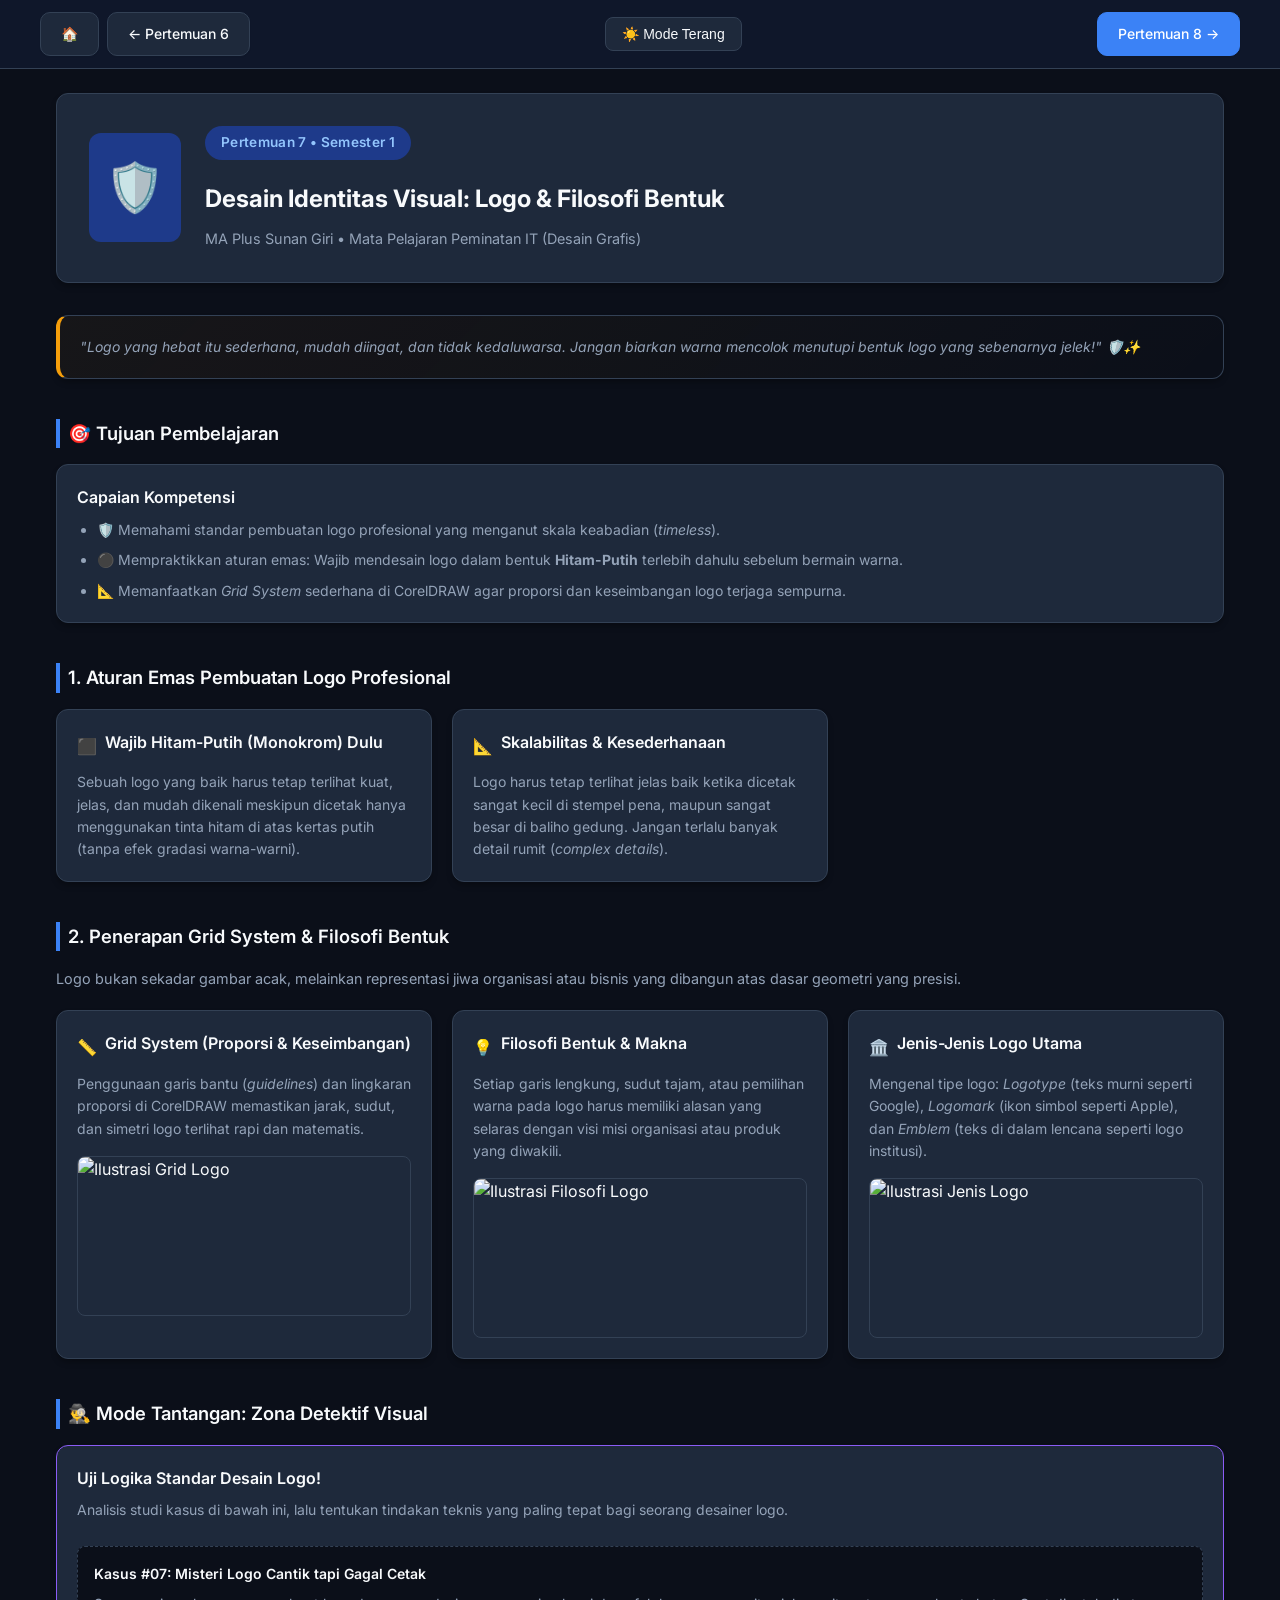
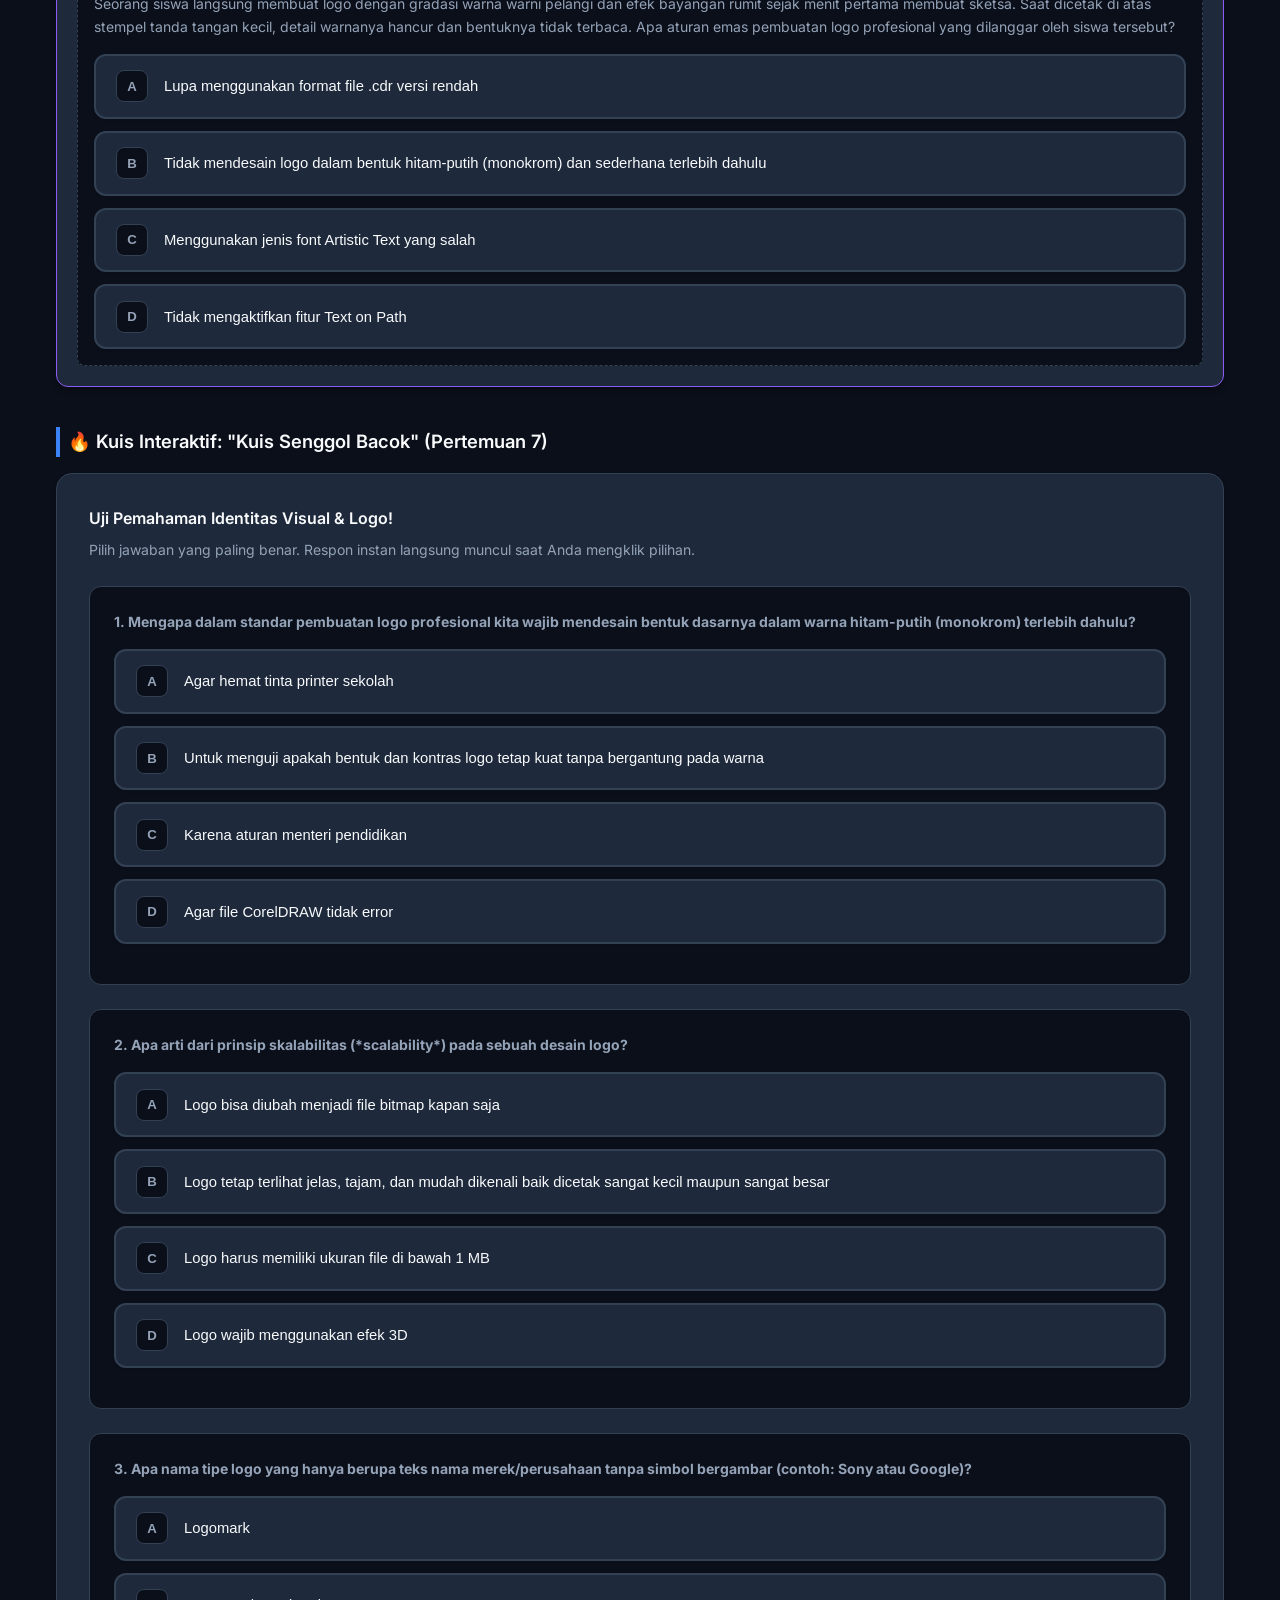
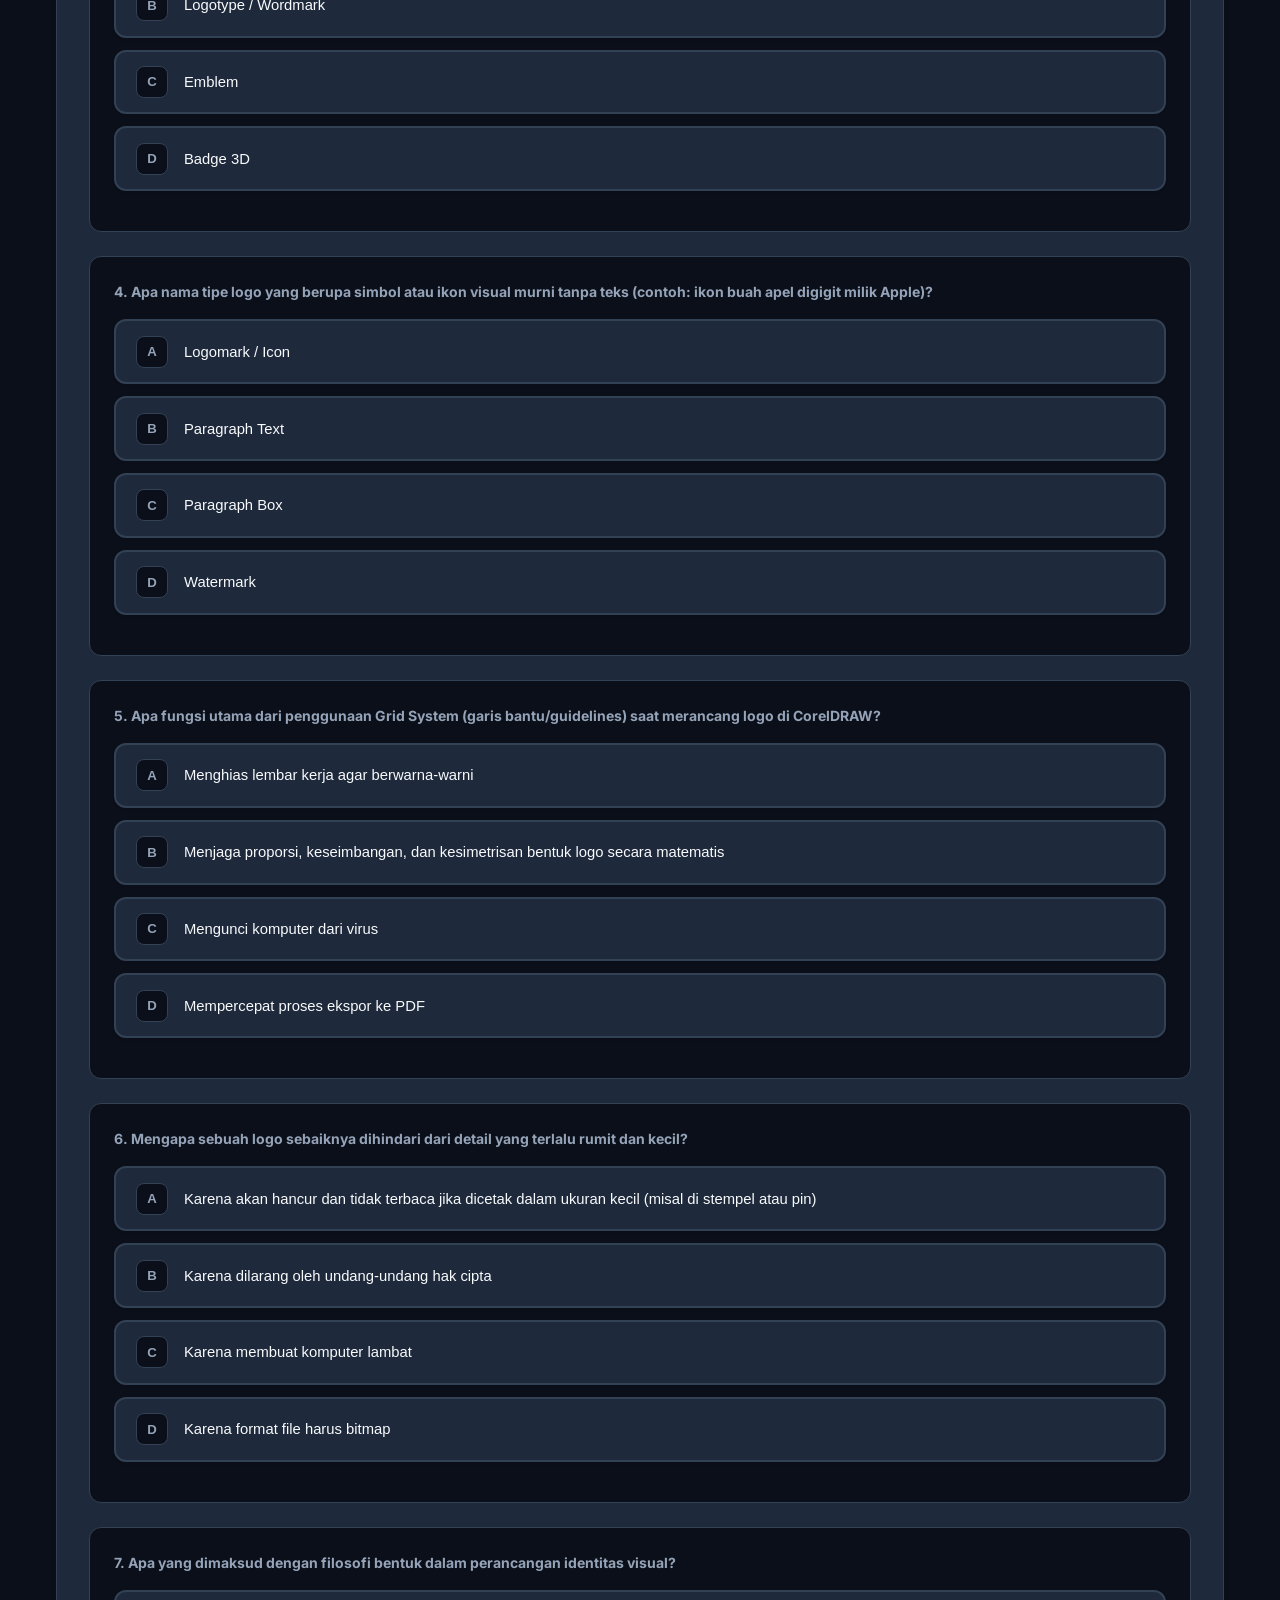
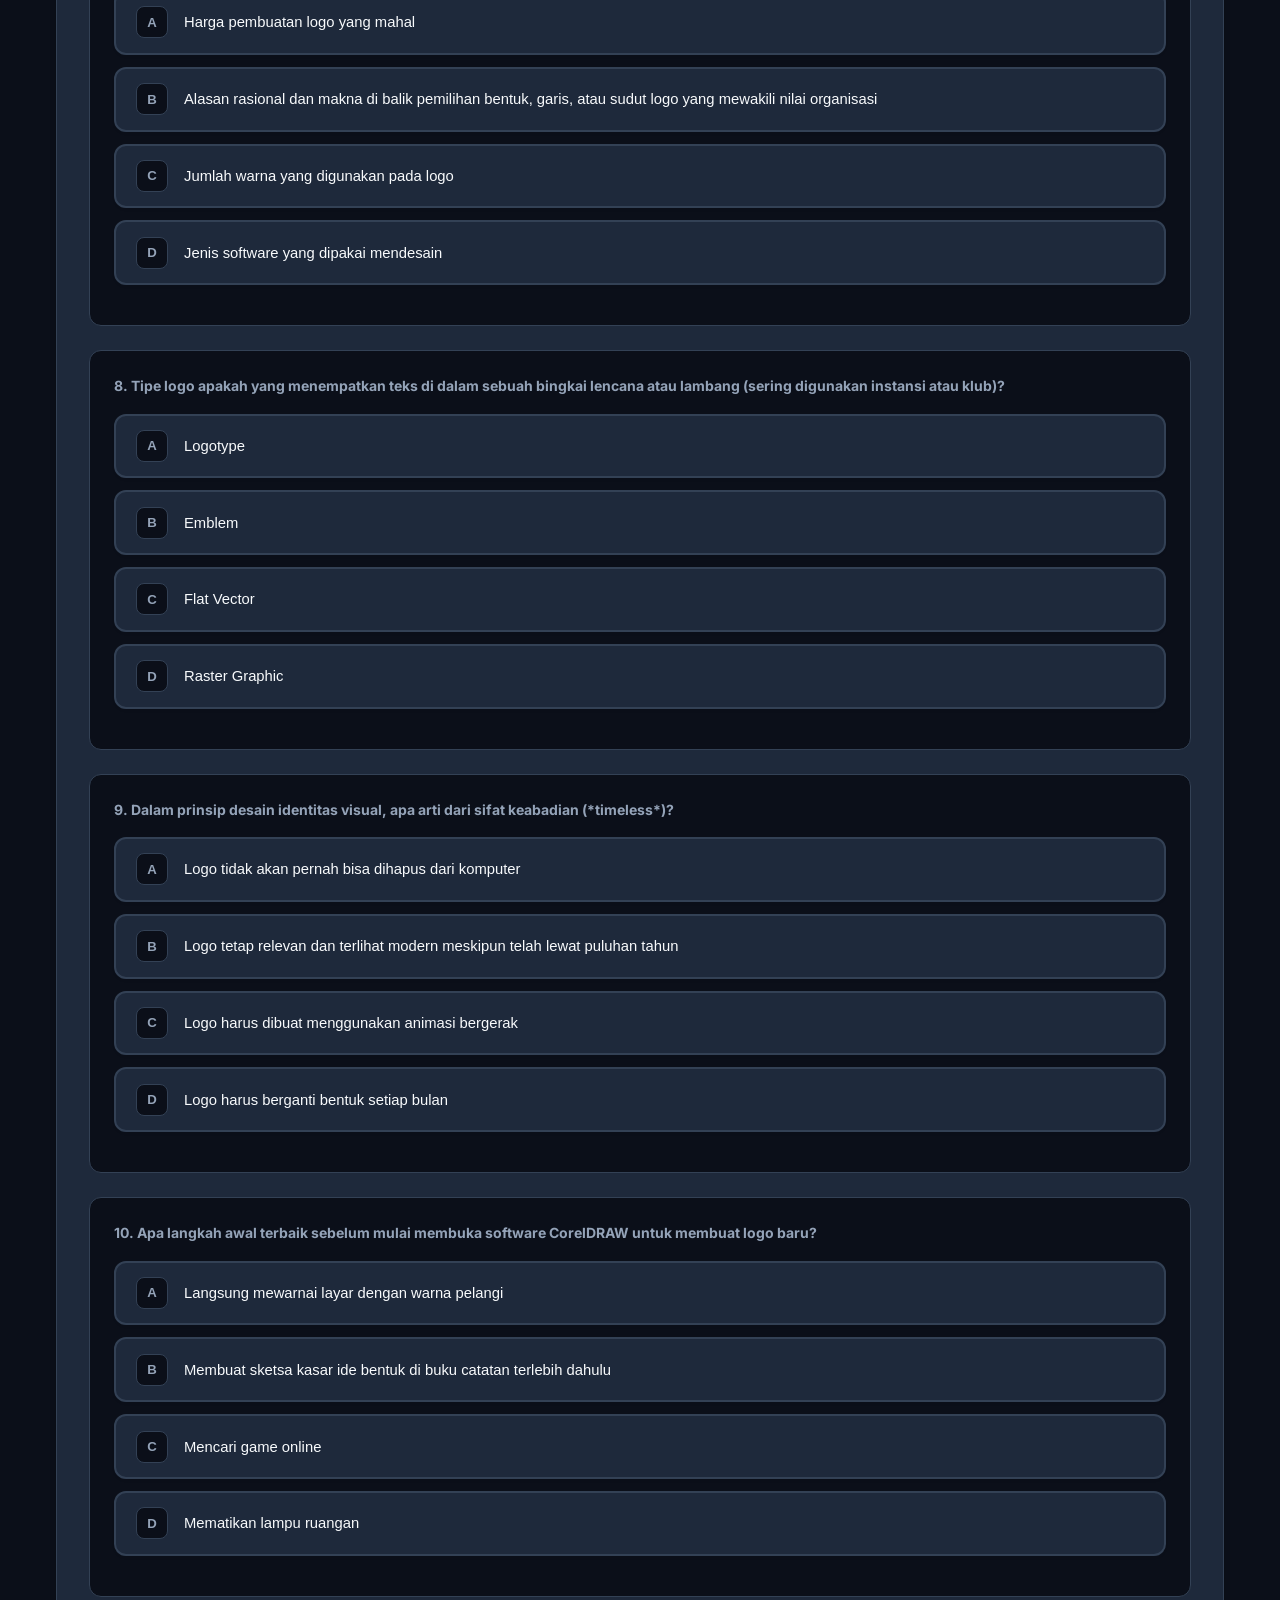
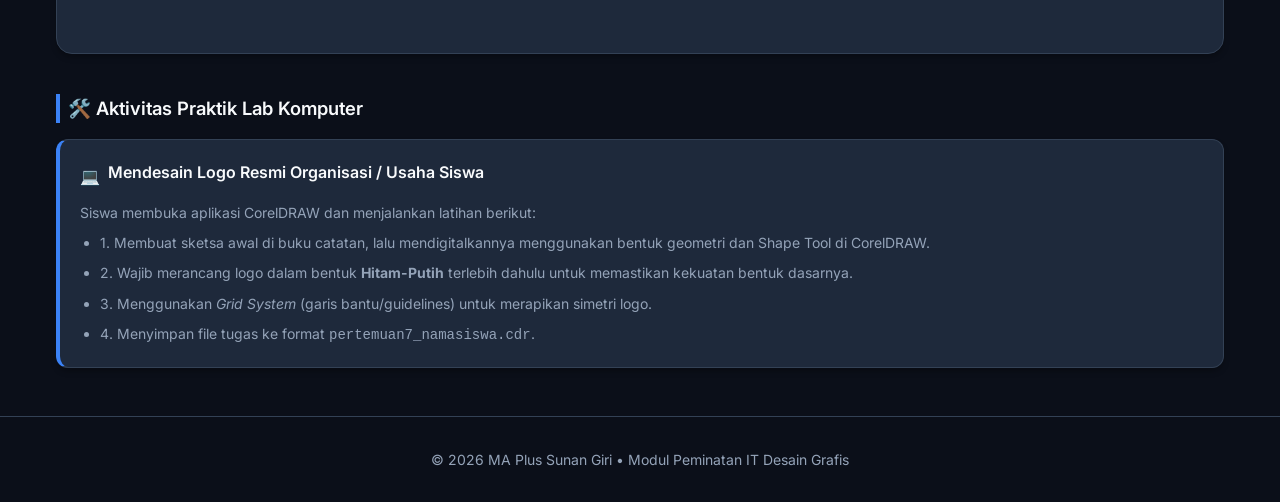
==== commit a59288ae: "Update pertemuan_7.html" ====
--- a/pertemuan_7.html
+++ b/pertemuan_7.html
@@ -34,19 +34,100 @@
             color: var(--text-color);
         }
 
-        .lesson-intro {
-            margin-bottom: 1.25rem;
-            color: var(--text-muted);
-            font-size: 0.9rem;
-        }
-
-        .feature-grid {
-            grid-template-columns: repeat(auto-fit, minmax(280px, 1fr));
-        }
-
-        .card-icon-title--blue { color: #3b82f6; }
-        .card-icon-title--amber { color: #f59e0b; }
-        .card-icon-title--green { color: #10b981; }
+        .detective-card-container--purple { border-color: #8b5cf6; }
+        .quiz-feedback-msg.is-hidden,
+        .quiz-result-box.is-hidden {
+            display: none;
+        }
+        .quiz-result-box {
+            margin-top: 1.5rem;
+        }
+        .quiz-reset-btn {
+            margin-top: 1rem;
+        }
+
+        /* --- STYLING TAMBAHAN UNTUK OPSI KUIS MODERN BERBASIS BADGE --- */
+        .quiz-choice-btn {
+            position: relative;
+            display: flex;
+            align-items: center;
+            gap: 1rem;
+            width: 100%;
+            background: var(--card-bg, #ffffff);
+            border: 2px solid var(--card-border, #e2e8f0);
+            color: var(--text-color, #1e293b);
+            padding: 0.9rem 1.25rem;
+            text-align: left;
+            border-radius: 12px;
+            font-size: 0.925rem;
+            font-weight: 500;
+            cursor: pointer;
+            transition: all 0.25s cubic-bezier(0.4, 0, 0.2, 1);
+            box-shadow: 0 2px 4px rgba(0, 0, 0, 0.02);
+        }
+
+        /* Badge Huruf Opsi (A, B, C, D) */
+        .quiz-choice-btn::before {
+            content: attr(data-letter);
+            display: flex;
+            align-items: center;
+            justify-content: center;
+            min-width: 30px;
+            height: 30px;
+            background-color: var(--bg-color, #f1f5f9);
+            color: var(--text-muted, #64748b);
+            font-weight: 600;
+            font-size: 0.825rem;
+            border-radius: 8px;
+            transition: all 0.25s ease;
+            flex-shrink: 0;
+            border: 1px solid var(--card-border);
+        }
+
+        /* Hover Effect Modern */
+        .quiz-choice-btn:hover:not(:disabled) {
+            background-color: var(--accent-bg, #eff6ff);
+            border-color: var(--primary-color, #2563eb);
+            color: var(--primary-color, #2563eb);
+            transform: translateY(-2px);
+            box-shadow: 0 6px 16px -4px rgba(37, 99, 235, 0.15);
+        }
+
+        .quiz-choice-btn:hover:not(:disabled)::before {
+            background-color: var(--primary-color, #2563eb);
+            color: #ffffff;
+            border-color: var(--primary-color, #2563eb);
+        }
+
+        .quiz-choice-btn:disabled {
+            cursor: default;
+            opacity: 0.9;
+        }
+
+        /* State Jawaban Benar */
+        .quiz-choice-btn.correct-choice {
+            background-color: rgba(16, 185, 129, 0.12) !important;
+            border-color: #10b981 !important;
+            color: #10b981 !important;
+            font-weight: 600;
+        }
+        .quiz-choice-btn.correct-choice::before {
+            background-color: #10b981 !important;
+            color: #ffffff !important;
+            border-color: #10b981 !important;
+        }
+
+        /* State Jawaban Salah */
+        .quiz-choice-btn.wrong-choice {
+            background-color: rgba(239, 68, 68, 0.12) !important;
+            border-color: #ef4444 !important;
+            color: #ef4444 !important;
+        }
+        .quiz-choice-btn.wrong-choice::before {
+            background-color: #ef4444 !important;
+            color: #ffffff !important;
+            border-color: #ef4444 !important;
+        }
     </style>
 </head>
 <body>
@@ -94,9 +175,9 @@
                 <div class="card">
                     <h4>Capaian Kompetensi</h4>
                     <ul class="lesson-list">
-                        <li>🛡️ Memahami standar pembuatan logo profesional yang menganut skala keabadian (*timeless*).</li>
-                        <li>⚫ Mempraktikkan aturan emas: Wajib mendesain logo dalam bentuk **Hitam-Putih** terlebih dahulu sebelum bermain warna.</li>
-                        <li>📐 Memanfaatkan *Grid System* sederhana di CorelDRAW agar proporsi dan keseimbangan logo terjaga sempurna.</li>
+                        <li>🛡️ Memahami standar pembuatan logo profesional yang menganut skala keabadian (<em>timeless</em>).</li>
+                        <li>⚫ Mempraktikkan aturan emas: Wajib mendesain logo dalam bentuk <strong>Hitam-Putih</strong> terlebih dahulu sebelum bermain warna.</li>
+                        <li>📐 Memanfaatkan <em>Grid System</em> sederhana di CorelDRAW agar proporsi dan keseimbangan logo terjaga sempurna.</li>
                     </ul>
                 </div>
             </div>
@@ -112,7 +193,7 @@
                 </div>
                 <div class="card">
                     <div class="card-icon-title">📐 <h4>Skalabilitas & Kesederhanaan</h4></div>
-                    <p>Logo harus tetap terlihat jelas baik ketika dicetak sangat kecil di stempel pena, maupun sangat besar di baliho gedung. Jangan terlalu banyak detail rumit (*complex details*).</p>
+                    <p>Logo harus tetap terlihat jelas baik ketika dicetak sangat kecil di stempel pena, maupun sangat besar di baliho gedung. Jangan terlalu banyak detail rumit (<em>complex details</em>).</p>
                 </div>
             </div>
         </section>
@@ -127,7 +208,7 @@
             <div class="cards-grid" style="grid-template-columns: repeat(auto-fit, minmax(280px, 1fr));">
                 <div class="card">
                     <div class="card-icon-title" style="color: #3b82f6;">📏 <h4>Grid System (Proporsi & Keseimbangan)</h4></div>
-                    <p>Penggunaan garis bantu (*guidelines*) dan lingkaran proporsi di CorelDRAW memastikan jarak, sudut, dan simetri logo terlihat rapi dan matematis.</p>
+                    <p>Penggunaan garis bantu (<em>guidelines</em>) dan lingkaran proporsi di CorelDRAW memastikan jarak, sudut, dan simetri logo terlihat rapi dan matematis.</p>
                     <div class="illustration-box">
                         <img src="https://images.unsplash.com/photo-1626544827763-d516dce335e2?auto=format&fit=crop&w=600&q=80" alt="Ilustrasi Grid Logo">
                     </div>
@@ -154,7 +235,7 @@
         <!-- ================= ZONA DETEKTIF VISUAL ================= -->
         <section class="phase-section">
             <h3 class="phase-title">🕵️‍♂️ Mode Tantangan: Zona Detektif Visual</h3>
-            <div class="card detective-card-container" style="border-color: #8b5cf6;">
+            <div class="card detective-card-container detective-card-container--purple">
                 <h4>Uji Logika Standar Desain Logo!</h4>
                 <p style="margin-bottom: 1.5rem; color: var(--text-muted);">Analisis studi kasus di bawah ini, lalu tentukan tindakan teknis yang paling tepat bagi seorang desainer logo.</p>
 
@@ -165,26 +246,27 @@
             </div>
         </section>
 
-       <!-- ================= KUIS INTERAKTIF: KUIS SENGGOL BACOK ================= -->
-<section class="phase-section">
-    <h3 class="phase-title">🔥 Kuis Interaktif: "Kuis Senggol Bacok" (Pertemuan 7)</h3>
-    <div class="card quiz-card-container">
-        <h4>Uji Pemahaman Identitas Visual & Logo!</h4>
-        <p style="margin-bottom: 1.5rem; color: var(--text-muted, #64748b);">
-            Pilih jawaban yang paling benar. Respon instan langsung muncul saat Anda mengklik pilihan.
-        </p>
-        
-        <div id="quiz-container" role="region" aria-label="Wadah Pertanyaan Kuis">
-            <!-- Soal Kuis dirender dinamis via JavaScript -->
-        </div>
-
-        <div id="quiz-summary" class="quiz-result-box" style="display: none; margin-top: 1.5rem;">
-            <h3>Skor Akhir Kuis Anda:</h3>
-            <p id="summary-score-text"></p>
-            <button class="quiz-reset-btn" onclick="resetQuiz()" style="margin-top: 1rem;">Ulangi Kuis</button>
-        </div>
-    </div>
-</section>
+        <!-- ================= KUIS INTERAKTIF: KUIS SENGGOL BACOK ================= -->
+        <section class="phase-section">
+            <h3 class="phase-title">🔥 Kuis Interaktif: "Kuis Senggol Bacok" (Pertemuan 7)</h3>
+            <div class="card quiz-card-container">
+                <h4>Uji Pemahaman Identitas Visual & Logo!</h4>
+                <p style="margin-bottom: 1.5rem; color: var(--text-muted, #64748b);">
+                    Pilih jawaban yang paling benar. Respon instan langsung muncul saat Anda mengklik pilihan.
+                </p>
+                
+                <div id="quiz-container" role="region" aria-label="Wadah Pertanyaan Kuis">
+                    <!-- Soal Kuis dirender dinamis via JavaScript -->
+                </div>
+
+                <div id="quiz-summary" class="quiz-result-box" style="display: none; margin-top: 1.5rem;">
+                    <h3>Skor Akhir Kuis Anda:</h3>
+                    <p id="summary-score-text"></p>
+                    <button class="quiz-reset-btn" onclick="resetQuiz()" style="margin-top: 1rem;">Ulangi Kuis</button>
+                </div>
+            </div>
+        </section>
+
         <!-- Aktivitas Praktik / Tugas Kelas -->
         <section class="phase-section">
             <h3 class="phase-title">🛠️ Aktivitas Praktik Lab Komputer</h3>
@@ -193,9 +275,9 @@
                     <div class="card-icon-title">💻 <h4>Mendesain Logo Resmi Organisasi / Usaha Siswa</h4></div>
                     <p>Siswa membuka aplikasi CorelDRAW dan menjalankan latihan berikut:</p>
                     <ul class="lesson-list" style="margin-top: 0.5rem;">
-                        <li>1. Membuat sketsa awal di buku catatan, lalu mendidigitalkannya menggunakan bentuk geometri dan Shape Tool di CorelDRAW.</li>
+                        <li>1. Membuat sketsa awal di buku catatan, lalu mendigitalkannya menggunakan bentuk geometri dan Shape Tool di CorelDRAW.</li>
                         <li>2. Wajib merancang logo dalam bentuk <strong>Hitam-Putih</strong> terlebih dahulu untuk memastikan kekuatan bentuk dasarnya.</li>
-                        <li>3. Menggunakan *Grid System* (garis bantu/guidelines) untuk merapikan simetri logo.</li>
+                        <li>3. Menggunakan <em>Grid System</em> (garis bantu/guidelines) untuk merapikan simetri logo.</li>
                         <li>4. Menyimpan file tugas ke format <code>pertemuan7_namasiswa.cdr</code>.</li>
                     </ul>
                 </div>
@@ -236,21 +318,22 @@
                 "Tidak mengaktifkan fitur Text on Path"
             ],
             answer: 1, 
-            explanation: "Tepat sekali Detektif! Aturan emas logo profesional adalah wajib diuji dalam bentuk **hitam-putih monokrom** dan bentuk sederhana terlebih dahulu agar teruji skalabilitasnya di berbagai media."
+            explanation: "Tepat sekali Detektif! Aturan emas logo profesional adalah wajib diuji dalam bentuk <strong>hitam-putih monokrom</strong> dan bentuk sederhana terlebih dahulu agar teruji skalabilitasnya di berbagai media."
         };
 
         function renderDetectiveGame() {
             const container = document.getElementById('detective-challenge-container');
             let buttonsHtml = '';
+            const letters = ['A', 'B', 'C', 'D'];
             detectiveCase.options.forEach((opt, idx) => {
-                buttonsHtml += `<button class="quiz-choice-btn" id="det-opt-${idx}" onclick="checkDetective(${idx})">${opt}</button>`;
+                buttonsHtml += `<button type="button" class="quiz-choice-btn" id="det-opt-${idx}" data-letter="${letters[idx]}" onclick="checkDetective(${idx})"><span>${opt}</span></button>`;
             });
 
             container.innerHTML = `
                 <div style="background: var(--bg-color); padding: 1rem; border-radius: 8px; border: 1px dashed var(--card-border);">
                     <p style="font-weight: 600; margin-bottom: 0.5rem; color: var(--text-color);">${detectiveCase.caseTitle}</p>
                     <p style="font-size: 0.875rem; color: var(--text-muted); margin-bottom: 1rem;">${detectiveCase.caseDesc}</p>
-                    <div class="quiz-options-grid">${buttonsHtml}</div>
+                    <div style="display: flex; flex-direction: column; gap: 0.75rem;">${buttonsHtml}</div>
                 </div>
             `;
         }
@@ -278,163 +361,169 @@
         }
 
         // Data 10 Soal Kuis Pertemuan 7 Logo & Identitas Visual
-const quizData = [
-    {
-        question: "1. Mengapa dalam standar pembuatan logo profesional kita wajib mendesain bentuk dasarnya dalam warna hitam-putih (monokrom) terlebih dahulu?",
-        options: ["Agar hemat tinta printer sekolah", "Untuk menguji apakah bentuk dan kontras logo tetap kuat tanpa bergantung pada warna", "Karena aturan menteri pendidikan", "Agar file CorelDRAW tidak error"],
-        answer: 1,
-        explanation: "Tepat! Bentuk hitam-putih menguji kekuatan struktur dan keterbacaan logo secara fundamental."
-    },
-    {
-        question: "2. Apa arti dari prinsip skalabilitas (*scalability*) pada sebuah desain logo?",
-        options: ["Logo bisa diubah menjadi file bitmap kapan saja", "Logo tetap terlihat jelas, tajam, dan mudah dikenali baik dicetak sangat kecil maupun sangat besar", "Logo harus memiliki ukuran file di bawah 1 MB", "Logo wajib menggunakan efek 3D"],
-        answer: 1,
-        explanation: "Benar! Skalabilitas memastikan logo fleksibel di berbagai ukuran media."
-    },
-    {
-        question: "3. Apa nama tipe logo yang hanya berupa teks nama merek/perusahaan tanpa simbol bergambar (contoh: Sony atau Google)?",
-        options: ["Logomark", "Logotype / Wordmark", "Emblem", "Badge 3D"],
-        answer: 1,
-        explanation: "Tepat! Logotype atau Wordmark adalah jenis logo berbasis tipografi nama merek."
-    },
-    {
-        question: "4. Apa nama tipe logo yang berupa simbol atau ikon visual murni tanpa teks (contoh: ikon buah apel digigit milik Apple)?",
-        options: ["Logomark / Icon", "Paragraph Text", "Paragraph Box", "Watermark"],
-        answer: 0,
-        explanation: "Hebat! Logomark adalah simbol grafis ikonik yang mewakili merek."
-    },
-    {
-        question: "5. Apa fungsi utama dari penggunaan Grid System (garis bantu/guidelines) saat merancang logo di CorelDRAW?",
-        options: ["Menghias lembar kerja agar berwarna-warni", "Menjaga proporsi, keseimbangan, dan kesimetrisan bentuk logo secara matematis", "Mengunci komputer dari virus", "Mempercepat proses ekspor ke PDF"],
-        answer: 1,
-        explanation: "Tepat! Grid system memastikan logo proporsional dan presisi secara geometris."
-    },
-    {
-        question: "6. Mengapa sebuah logo sebaiknya dihindari dari detail yang terlalu rumit dan kecil?",
-        options: ["Karena akan hancur dan tidak terbaca jika dicetak dalam ukuran kecil (misal di stempel atau pin)", "Karena dilarang oleh undang-undang hak cipta", "Karena membuat komputer lambat", "Karena format file harus bitmap"],
-        answer: 0,
-        explanation: "Benar! Detail rumit akan pecah dan hilang bentuknya saat diperkecil."
-    },
-    {
-        question: "7. Apa yang dimaksud dengan filosofi bentuk dalam perancangan identitas visual?",
-        options: ["Harga pembuatan logo yang mahal", "Alasan rasional dan makna di balik pemilihan bentuk, garis, atau sudut logo yang mewakili nilai organisasi", "Jumlah warna yang digunakan pada logo", "Jenis software yang dipakai mendesain"],
-        answer: 1,
-        explanation: "Tepat! Filosofi memberikan kedalaman makna dan cerita di balik visual logo."
-    },
-    {
-        question: "8. Tipe logo apakah yang menempatkan teks di dalam sebuah bingkai lencana atau lambang (sering digunakan instansi atau klub)?",
-        options: ["Logotype", "Emblem", "Flat Vector", "Raster Graphic"],
-        answer: 1,
-        explanation: "Betul! Emblem menggabungkan teks dan simbol di dalam satu bingkai lencana."
-    },
-    {
-        question: "9. Dalam prinsip desain identitas visual, apa arti dari sifat keabadian (*timeless*)?",
-        options: ["Logo tidak akan pernah bisa dihapus dari komputer", "Logo tetap relevan dan terlihat modern meskipun telah lewat puluhan tahun", "Logo harus dibuat menggunakan animasi bergerak", "Logo harus berganti bentuk setiap bulan"],
-        answer: 1,
-        explanation: "Tepat! Desain yang timeless tidak lekang oleh tren zaman yang cepat berubah."
-    },
-    {
-        question: "10. Apa langkah awal terbaik sebelum mulai membuka software CorelDRAW untuk membuat logo baru?",
-        options: ["Langsung mewarnai layar dengan warna pelangi", "Membuat sketsa kasar ide bentuk di buku catatan terlebih dahulu", "Mencari game online", "Mematikan lampu ruangan"],
-        answer: 1,
-        explanation: "Benar! Membuat sketsa konseptual di kertas adalah fondasi awal desainer profesional sebelum digitalisasi."
-    }
-];
-
-let answeredCount = 0;
-let totalScore = 0;
-
-function renderQuiz() {
-    const container = document.getElementById('quiz-container');
-    container.innerHTML = '';
-    answeredCount = 0;
-    totalScore = 0;
-    document.getElementById('quiz-summary').style.display = 'none';
-
-    quizData.forEach((q, index) => {
-        let optionsHtml = '';
-        q.options.forEach((opt, optIndex) => {
-            optionsHtml += `
-                <button type="button" class="quiz-choice-btn" id="q${index}-opt${optIndex}" onclick="checkAnswer(${index}, ${optIndex})">
-                    ${opt}
-                </button>
-            `;
-        });
-
-        container.innerHTML += `
-            <div class="quiz-question-box" id="q-box-${index}">
-                <p class="quiz-q-title"><strong>${q.question}</strong></p>
-                <div class="quiz-options-grid">${optionsHtml}</div>
-                <div id="feedback-${index}" class="quiz-feedback-msg" style="display: none;"></div>
-            </div>
-        `;
-    });
-}
-
-function checkAnswer(qIndex, selectedOpt) {
-    const qData = quizData[qIndex];
-    const feedbackEl = document.getElementById(`feedback-${qIndex}`);
-    const boxEl = document.getElementById(`q-box-${qIndex}`);
-    
-    // Nonaktifkan semua tombol pada soal ini setelah dipilih
-    for (let i = 0; i < qData.options.length; i++) {
-        const btn = document.getElementById(`q${qIndex}-opt${i}`);
-        btn.disabled = true;
-        if (i === qData.answer) {
-            btn.classList.add('correct-choice');
-        } else if (i === selectedOpt) {
-            btn.classList.add('wrong-choice');
-        }
-    }
-
-    if (selectedOpt === qData.answer) {
-        totalScore += 10;
-        feedbackEl.className = "quiz-feedback-msg feedback-success";
-        feedbackEl.innerHTML = `✅ <strong>Benar!</strong> ${qData.explanation}`;
-    } else {
-        feedbackEl.className = "quiz-feedback-msg feedback-error";
-        feedbackEl.innerHTML = `❌ <strong>Kurang tepat.</strong> ${qData.explanation}`;
-    }
-
-    feedbackEl.style.display = 'block';
-    boxEl.style.borderLeft = (selectedOpt === qData.answer) ? "4px solid #10b981" : "4px solid #ef4444";
-
-    answeredCount++;
-    if (answeredCount === quizData.length) {
-        showSummary();
-    }
-}
-
-function showSummary() {
-    const summaryBox = document.getElementById('quiz-summary');
-    const scoreText = document.getElementById('summary-score-text');
-    
-    let message = `Total Skor Anda: <strong>${totalScore} / 100</strong>. `;
-    if (totalScore >= 80) {
-        message += "🌟 Luar biasa! Pemahaman Anda mengenai standar pembuatan logo profesional sudah sangat matang.";
-    } else if (totalScore >= 60) {
-        message += "👍 Bagus, pertahankan dan terus asah kreativitas bentuk logonya.";
-    } else {
-        message += "📚 Yuk baca kembali ringkasan materi logo di atas!";
-    }
-    
-    scoreText.innerHTML = message;
-    summaryBox.style.display = 'block';
-    summaryBox.scrollIntoView({ behavior: 'smooth', block: 'center' });
-}
-
-function resetQuiz() {
-    renderQuiz();
-    document.getElementById('quiz-container').scrollIntoView({ behavior: 'smooth', block: 'start' });
-}
-
-window.onload = function() {
-    // Pastikan fungsi lain aman dipanggil jika ada
-    if (typeof renderDetectiveGame === 'function') {
-        renderDetectiveGame();
-    }
-    renderQuiz();
-};
+        const quizData = [
+            {
+                question: "1. Mengapa dalam standar pembuatan logo profesional kita wajib mendesain bentuk dasarnya dalam warna hitam-putih (monokrom) terlebih dahulu?",
+                options: ["Agar hemat tinta printer sekolah", "Untuk menguji apakah bentuk dan kontras logo tetap kuat tanpa bergantung pada warna", "Karena aturan menteri pendidikan", "Agar file CorelDRAW tidak error"],
+                answer: 1,
+                explanation: "Tepat! Bentuk hitam-putih menguji kekuatan struktur dan keterbacaan logo secara fundamental."
+            },
+            {
+                question: "2. Apa arti dari prinsip skalabilitas (*scalability*) pada sebuah desain logo?",
+                options: ["Logo bisa diubah menjadi file bitmap kapan saja", "Logo tetap terlihat jelas, tajam, dan mudah dikenali baik dicetak sangat kecil maupun sangat besar", "Logo harus memiliki ukuran file di bawah 1 MB", "Logo wajib menggunakan efek 3D"],
+                answer: 1,
+                explanation: "Benar! Skalabilitas memastikan logo fleksibel di berbagai ukuran media."
+            },
+            {
+                question: "3. Apa nama tipe logo yang hanya berupa teks nama merek/perusahaan tanpa simbol bergambar (contoh: Sony atau Google)?",
+                options: ["Logomark", "Logotype / Wordmark", "Emblem", "Badge 3D"],
+                answer: 1,
+                explanation: "Tepat! Logotype atau Wordmark adalah jenis logo berbasis tipografi nama merek."
+            },
+            {
+                question: "4. Apa nama tipe logo yang berupa simbol atau ikon visual murni tanpa teks (contoh: ikon buah apel digigit milik Apple)?",
+                options: ["Logomark / Icon", "Paragraph Text", "Paragraph Box", "Watermark"],
+                answer: 0,
+                explanation: "Hebat! Logomark adalah simbol grafis ikonik yang mewakili merek."
+            },
+            {
+                question: "5. Apa fungsi utama dari penggunaan Grid System (garis bantu/guidelines) saat merancang logo di CorelDRAW?",
+                options: ["Menghias lembar kerja agar berwarna-warni", "Menjaga proporsi, keseimbangan, dan kesimetrisan bentuk logo secara matematis", "Mengunci komputer dari virus", "Mempercepat proses ekspor ke PDF"],
+                answer: 1,
+                explanation: "Tepat! Grid system memastikan logo proporsional dan presisi secara geometris."
+            },
+            {
+                question: "6. Mengapa sebuah logo sebaiknya dihindari dari detail yang terlalu rumit dan kecil?",
+                options: ["Karena akan hancur dan tidak terbaca jika dicetak dalam ukuran kecil (misal di stempel atau pin)", "Karena dilarang oleh undang-undang hak cipta", "Karena membuat komputer lambat", "Karena format file harus bitmap"],
+                answer: 0,
+                explanation: "Benar! Detail rumit akan pecah dan hilang bentuknya saat diperkecil."
+            },
+            {
+                question: "7. Apa yang dimaksud dengan filosofi bentuk dalam perancangan identitas visual?",
+                options: ["Harga pembuatan logo yang mahal", "Alasan rasional dan makna di balik pemilihan bentuk, garis, atau sudut logo yang mewakili nilai organisasi", "Jumlah warna yang digunakan pada logo", "Jenis software yang dipakai mendesain"],
+                answer: 1,
+                explanation: "Tepat! Filosofi memberikan kedalaman makna dan cerita di balik visual logo."
+            },
+            {
+                question: "8. Tipe logo apakah yang menempatkan teks di dalam sebuah bingkai lencana atau lambang (sering digunakan instansi atau klub)?",
+                options: ["Logotype", "Emblem", "Flat Vector", "Raster Graphic"],
+                answer: 1,
+                explanation: "Betul! Emblem menggabungkan teks dan simbol di dalam satu bingkai lencana."
+            },
+            {
+                question: "9. Dalam prinsip desain identitas visual, apa arti dari sifat keabadian (*timeless*)?",
+                options: ["Logo tidak akan pernah bisa dihapus dari komputer", "Logo tetap relevan dan terlihat modern meskipun telah lewat puluhan tahun", "Logo harus dibuat menggunakan animasi bergerak", "Logo harus berganti bentuk setiap bulan"],
+                answer: 1,
+                explanation: "Tepat! Desain yang timeless tidak lekang oleh tren zaman yang cepat berubah."
+            },
+            {
+                question: "10. Apa langkah awal terbaik sebelum mulai membuka software CorelDRAW untuk membuat logo baru?",
+                options: ["Langsung mewarnai layar dengan warna pelangi", "Membuat sketsa kasar ide bentuk di buku catatan terlebih dahulu", "Mencari game online", "Mematikan lampu ruangan"],
+                answer: 1,
+                explanation: "Benar! Membuat sketsa konseptual di kertas adalah fondasi awal desainer profesional sebelum digitalisasi."
+            }
+        ];
+
+        let answeredCount = 0;
+        let totalScore = 0;
+
+        function renderQuiz() {
+            const container = document.getElementById('quiz-container');
+            container.innerHTML = '';
+            answeredCount = 0;
+            totalScore = 0;
+            document.getElementById('quiz-summary').style.display = 'none';
+
+            const letters = ['A', 'B', 'C', 'D', 'E', 'F'];
+
+            quizData.forEach((q, index) => {
+                let optionsHtml = '';
+                q.options.forEach((opt, optIndex) => {
+                    const letter = letters[optIndex] || (optIndex + 1);
+                    optionsHtml += `
+                        <button type="button" 
+                                class="quiz-choice-btn" 
+                                id="q${index}-opt${optIndex}" 
+                                data-letter="${letter}" 
+                                onclick="checkAnswer(${index}, ${optIndex})">
+                            <span>${opt}</span>
+                        </button>
+                    `;
+                });
+
+                container.innerHTML += `
+                    <div class="quiz-question-box" id="q-box-${index}">
+                        <p class="quiz-q-title"><strong>${q.question}</strong></p>
+                        <div class="quiz-options-grid">${optionsHtml}</div>
+                        <div id="feedback-${index}" class="quiz-feedback-msg" style="display: none;"></div>
+                    </div>
+                `;
+            });
+        }
+
+        function checkAnswer(qIndex, selectedOpt) {
+            const qData = quizData[qIndex];
+            const feedbackEl = document.getElementById(`feedback-${qIndex}`);
+            const boxEl = document.getElementById(`q-box-${qIndex}`);
+            
+            // Nonaktifkan semua tombol pada soal ini setelah dipilih
+            for (let i = 0; i < qData.options.length; i++) {
+                const btn = document.getElementById(`q${qIndex}-opt${i}`);
+                btn.disabled = true;
+                if (i === qData.answer) {
+                    btn.classList.add('correct-choice');
+                } else if (i === selectedOpt) {
+                    btn.classList.add('wrong-choice');
+                }
+            }
+
+            if (selectedOpt === qData.answer) {
+                totalScore += 10;
+                feedbackEl.className = "quiz-feedback-msg feedback-success";
+                feedbackEl.innerHTML = `✅ <strong>Benar!</strong> ${qData.explanation}`;
+            } else {
+                feedbackEl.className = "quiz-feedback-msg feedback-error";
+                feedbackEl.innerHTML = `❌ <strong>Kurang tepat.</strong> ${qData.explanation}`;
+            }
+
+            feedbackEl.style.display = 'block';
+            boxEl.style.borderLeft = (selectedOpt === qData.answer) ? "4px solid #10b981" : "4px solid #ef4444";
+
+            answeredCount++;
+            if (answeredCount === quizData.length) {
+                showSummary();
+            }
+        }
+
+        function showSummary() {
+            const summaryBox = document.getElementById('quiz-summary');
+            const scoreText = document.getElementById('summary-score-text');
+            
+            let message = `Total Skor Anda: <strong>${totalScore} / 100</strong>. `;
+            if (totalScore >= 80) {
+                message += "🌟 Luar biasa! Pemahaman Anda mengenai standar pembuatan logo profesional sudah sangat matang.";
+            } else if (totalScore >= 60) {
+                message += "👍 Bagus, pertahankan dan terus asah kreativitas bentuk logonya.";
+            } else {
+                message += "📚 Yuk baca kembali ringkasan materi logo di atas!";
+            }
+            
+            scoreText.innerHTML = message;
+            summaryBox.style.display = 'block';
+            summaryBox.scrollIntoView({ behavior: 'smooth', block: 'center' });
+        }
+
+        function resetQuiz() {
+            renderQuiz();
+            document.getElementById('quiz-container').scrollIntoView({ behavior: 'smooth', block: 'start' });
+        }
+
+        window.onload = function() {
+            if (typeof renderDetectiveGame === 'function') {
+                renderDetectiveGame();
+            }
+            renderQuiz();
+        };
     </script>
 </body>
 </html>
--- a/style.css
+++ b/style.css
@@ -73,7 +73,6 @@
     padding: 0.75rem 1rem;
     -webkit-backdrop-filter: blur(8px);
     backdrop-filter: blur(8px);
-    background-color: var(--header-bg);
     transition: background-color 0.3s ease;
 }
 
@@ -243,33 +242,7 @@
     margin-top: 3rem;
 }
 
-/* --- RESPONSIVE LAYOUT MOBILE --- */
-@media (max-width: 768px) {
-    .nav-container {
-        flex-direction: column;
-        align-items: stretch;
-    }
-
-    .semester-tabs {
-        display: grid;
-        grid-template-columns: 1fr 1fr;
-    }
-
-    .tab-btn {
-        text-align: center;
-        font-size: 0.75rem;
-        padding: 0.5rem;
-    }
-
-    .theme-toggle-btn {
-        width: 100%;
-        text-align: center;
-    }
-
-    .header-container h1 {
-        font-size: 1.35rem;
-    }
-   /* --- CSS TAMBAHAN UNTUK HALAMAN PERTEMUAN & KUIS (MODERN VERSION) --- */
+/* --- CSS TAMBAHAN UNTUK HALAMAN PERTEMUAN & KUIS --- */
 .lesson-nav {
     display: flex;
     justify-content: space-between;
@@ -278,9 +251,9 @@
 }
 
 .nav-btn-link {
-    background-color: var(--card-bg, #ffffff);
-    border: 1px solid var(--card-border, #e2e8f0);
-    color: var(--text-color, #1e293b);
+    background-color: var(--card-bg);
+    border: 1px solid var(--card-border);
+    color: var(--text-color);
     padding: 0.6rem 1.25rem;
     font-size: 0.875rem;
     font-weight: 500;
@@ -291,27 +264,27 @@
 }
 
 .nav-btn-link:hover {
-    border-color: var(--primary-color, #6366f1);
-    color: var(--primary-color, #6366f1);
+    border-color: var(--primary-color);
+    color: var(--primary-color);
     transform: translateY(-1px);
     box-shadow: 0 4px 12px rgba(99, 102, 241, 0.1);
 }
 
 .nav-btn-link.primary-link {
-    background-color: var(--primary-color, #6366f1);
+    background-color: var(--primary-color);
     color: #ffffff;
-    border-color: var(--primary-color, #6366f1);
+    border-color: var(--primary-color);
 }
 
 .nav-btn-link.primary-link:hover {
-    background-color: var(--primary-hover, #4f46e5);
+    background-color: var(--primary-hover);
     color: #ffffff;
 }
 
 .meeting-badge-large {
     display: inline-block;
-    background-color: var(--badge-bg, #e0e7ff);
-    color: var(--badge-text, #4338ca);
+    background-color: var(--badge-bg);
+    color: var(--badge-text);
     font-size: 0.85rem;
     font-weight: 600;
     padding: 0.4rem 1rem;
@@ -328,7 +301,7 @@
 
 .lesson-list {
     padding-left: 1.25rem;
-    color: var(--text-muted, #64748b);
+    color: var(--text-muted);
     font-size: 0.875rem;
     display: flex;
     flex-direction: column;
@@ -336,7 +309,7 @@
 }
 
 .action-card {
-    border-left: 4px solid var(--primary-color, #6366f1);
+    border-left: 4px solid var(--primary-color);
     transition: transform 0.2s ease, box-shadow 0.2s ease;
 }
 
@@ -345,76 +318,135 @@
     box-shadow: 0 10px 25px -5px rgba(0, 0, 0, 0.05), 0 8px 10px -6px rgba(0, 0, 0, 0.05);
 }
 
-/* Styling Tambahan untuk Kuis Modern */
+/* --- HEADER KARTU & IKON --- */
+.header-card-style {
+    background-color: var(--card-bg);
+    border: 1px solid var(--card-border);
+    border-radius: 12px;
+    padding: 2rem;
+    box-shadow: var(--shadow);
+    display: flex;
+    align-items: center;
+    gap: 1.5rem;
+}
+
+.header-icon-box {
+    font-size: 3rem;
+    background-color: var(--badge-bg);
+    padding: 1rem;
+    border-radius: 12px;
+    display: flex;
+    align-items: center;
+    justify-content: center;
+}
+
+.header-text-box h1 {
+    font-size: 1.5rem;
+    font-weight: 700;
+    margin: 0.25rem 0 0.5rem 0;
+    color: var(--text-color);
+}
+
+.header-text-box p {
+    font-size: 0.9rem;
+    color: var(--text-muted);
+}
+
+/* --- KARTU ILUSTRASI & IKON KONTEN --- */
+.card-icon-title {
+    display: flex;
+    align-items: center;
+    gap: 0.5rem;
+    margin-bottom: 0.5rem;
+}
+
+.illustration-box {
+    margin-top: 1rem;
+    width: 100%;
+    height: 160px;
+    border-radius: 8px;
+    overflow: hidden;
+    border: 1px solid var(--card-border);
+}
+
+.illustration-box img {
+    width: 100%;
+    height: 100%;
+    object-fit: cover;
+}
+
+/* --- KUIS SENGGOL BACOK STYLING (REAL-TIME) --- */
 .quiz-card-container {
     padding: 2rem;
     border-radius: 16px;
-    background: var(--card-bg, #ffffff);
-    border: 1px solid var(--card-border, #e2e8f0);
+    background: var(--card-bg);
+    border: 1px solid var(--card-border);
 }
 
 .quiz-question-box {
+    background-color: var(--bg-color);
+    border: 1px solid var(--card-border);
+    border-radius: 12px;
+    padding: 1.5rem;
     margin-bottom: 1.5rem;
-    padding: 1.5rem;
-    border-radius: 12px;
-    background: var(--subtle-bg, #f8fafc);
-    border: 1px solid var(--card-border, #e2e8f0);
     transition: all 0.3s ease;
 }
 
 .quiz-q-title {
     font-size: 1rem;
     margin-bottom: 1rem;
-    color: var(--text-color, #1e293b);
+    color: var(--text-color);
 }
 
 .quiz-options-grid {
-    display: grid;
-    grid-template-columns: 1fr;
+    display: flex;
+    flex-direction: column;
     gap: 0.75rem;
-}
-
-@media (min-width: 768px) {
-    .quiz-options-grid {
-        grid-template-columns: repeat(2, 1fr);
-    }
+    margin-bottom: 1rem;
 }
 
 .quiz-choice-btn {
-    background: var(--card-bg, #ffffff);
-    border: 1px solid var(--card-border, #cbd5e1);
-    color: var(--text-color, #1e293b);
+    display: flex;
+    align-items: center;
+    width: 100%;
+    text-align: left;
+    background-color: var(--card-bg);
+    border: 1px solid var(--card-border);
+    color: var(--text-color);
     padding: 0.85rem 1rem;
-    text-align: left;
-    border-radius: 10px;
     font-size: 0.9rem;
     font-weight: 500;
+    border-radius: 10px;
     cursor: pointer;
-    transition: all 0.2s ease;
+    box-shadow: 0 2px 4px rgba(0, 0, 0, 0.02);
+    transition: all 0.25s cubic-bezier(0.4, 0, 0.2, 1);
 }
 
 .quiz-choice-btn:hover:not(:disabled) {
-    background-color: var(--primary-subtle, #eef2ff);
-    border-color: var(--primary-color, #6366f1);
-    color: var(--primary-color, #6366f1);
+    background-color: var(--accent-bg);
+    border-color: var(--primary-color);
+    color: var(--primary-color);
+    transform: translateX(4px);
+    box-shadow: 0 4px 12px rgba(37, 99, 235, 0.1);
 }
 
 .quiz-choice-btn:disabled {
     cursor: default;
-    opacity: 0.8;
-}
-
-.quiz-choice-btn.correct-choice {
-    background-color: #d1fae5 !important;
+    opacity: 0.9;
+    transform: none;
+}
+
+.correct-choice {
+    background-color: rgba(16, 185, 129, 0.15) !important;
     border-color: #10b981 !important;
-    color: #065f46 !important;
+    color: #10b981 !important;
     font-weight: 600;
 }
 
-.quiz-choice-btn.wrong-choice {
-    background-color: #fee2e2 !important;
+.wrong-choice {
+    background-color: rgba(239, 68, 68, 0.15) !important;
     border-color: #ef4444 !important;
-    color: #991b1b !important;
+    color: #ef4444 !important;
 }
 
 .quiz-feedback-msg {
@@ -426,29 +458,31 @@
 }
 
 .feedback-success {
-    background-color: #ecfdf5;
-    color: #065f46;
-    border: 1px solid #a7f3d0;
+    background-color: rgba(16, 185, 129, 0.1);
+    color: #10b981;
+    border: 1px solid rgba(16, 185, 129, 0.3);
 }
 
 .feedback-error {
-    background-color: #fef2f2;
-    color: #991b1b;
-    border: 1px solid #fecaca;
+    background-color: rgba(239, 68, 68, 0.1);
+    color: #ef4444;
+    border: 1px solid rgba(239, 68, 68, 0.3);
 }
 
 .quiz-result-box {
-    background: linear-gradient(135deg, #6366f1 0%, #4f46e5 100%);
+    background: linear-gradient(135deg, var(--primary-color), var(--primary-hover));
     color: #ffffff;
+    border: 1px solid var(--primary-color);
     padding: 2rem;
     border-radius: 16px;
     text-align: center;
-    box-shadow: 0 10px 25px -5px rgba(99, 102, 241, 0.3);
+    box-shadow: 0 10px 25px -5px rgba(37, 99, 235, 0.3);
 }
 
 .quiz-result-box h3 {
     margin-bottom: 0.5rem;
     font-size: 1.25rem;
+    color: #ffffff;
 }
 
 .quiz-result-box p {
@@ -458,7 +492,7 @@
 
 .quiz-reset-btn {
     background-color: #ffffff;
-    color: #4f46e5;
+    color: var(--primary-color);
     border: none;
     padding: 0.75rem 1.5rem;
     font-weight: 600;
@@ -472,179 +506,6 @@
     transform: scale(1.05);
 }
 
-@keyframes fadeIn {
-    from { opacity: 0; transform: translateY(-4px); }
-    to { opacity: 1; transform: translateY(0); }
-}
-/* --- HEADER KARTU & IKON --- */
-.header-card-style {
-    background-color: var(--card-bg);
-    border: 1px solid var(--card-border);
-    border-radius: 12px;
-    padding: 2rem;
-    box-shadow: var(--shadow);
-    display: flex;
-    align-items: center;
-    gap: 1.5rem;
-}
-
-.header-icon-box {
-    font-size: 3rem;
-    background-color: var(--badge-bg);
-    padding: 1rem;
-    border-radius: 12px;
-    display: flex;
-    align-items: center;
-    justify-content: center;
-}
-
-.header-text-box h1 {
-    font-size: 1.5rem;
-    font-weight: 700;
-    margin: 0.25rem 0 0.5rem 0;
-    color: var(--text-color);
-}
-
-.header-text-box p {
-    font-size: 0.9rem;
-    color: var(--text-muted);
-}
-
-/* --- KARTU ILUSTRASI & IKON KONTEN --- */
-.card-icon-title {
-    display: flex;
-    align-items: center;
-    gap: 0.5rem;
-    margin-bottom: 0.5rem;
-}
-
-.illustration-box {
-    margin-top: 1rem;
-    width: 100%;
-    height: 160px;
-    border-radius: 8px;
-    overflow: hidden;
-    border: 1px solid var(--card-border);
-}
-
-.illustration-box img {
-    width: 100%;
-    height: 100%;
-    object-fit: cover;
-}
-
-/* --- KUIS SENGGOL BACOK STYLING (REAL-TIME) --- */
-.quiz-card-container {
-    border-color: var(--primary-color);
-}
-
-.quiz-question-box {
-    background-color: var(--bg-color);
-    border: 1px solid var(--card-border);
-    border-radius: 8px;
-    padding: 1rem;
-    margin-bottom: 1rem;
-    transition: border-color 0.3s ease;
-}
-
-.quiz-q-title {
-    font-size: 0.95rem;
-    margin-bottom: 0.75rem;
-    color: var(--text-color);
-}
-
-/* Pastikan bagian ini diatur secara column agar opsi jawaban ke bawah */
-.quiz-options-grid {
-    display: flex !important;
-    flex-direction: column !important;
-    align-items: flex-start !important;
-    gap: 0.75rem !important;
-    margin-bottom: 1.5rem !important;
-.quiz-choice-btn {
-    display: inline-block !important;
-    width: fit-content !important;
-    max-width: 100% !important;
-    text-align: left !important;
-    background-color: transparent !important;
-    border: 1px solid var(--card-border) !important;
-    color: var(--text-color) !important;
-    padding: 0.75rem 1.25rem !important;
-    font-size: 0.9rem !important;
-    font-weight: 500 !important;
-    border-radius: 10px !important; /* Membuat sudut lebih melengkung modern (smooth rounded) */
-    cursor: pointer !important;
-    box-shadow: 0 2px 4px rgba(0, 0, 0, 0.02);
-    transition: all 0.25s cubic-bezier(0.4, 0, 0.2, 1) !important; /* Efek transisi halus */
-}
-
-/* Efek Hover Modern: Bergeser sedikit ke kanan dan berubah warna aksen */
-.quiz-choice-btn:hover:not(:disabled) {
-    background-color: var(--accent-bg) !important;
-    border-color: var(--primary-color) !important;
-    color: var(--primary-color) !important;
-    transform: translateX(4px); /* Efek interaktif bergerak halus */
-    box-shadow: 0 4px 12px rgba(37, 99, 235, 0.1);
-}
-
-.quiz-choice-btn:disabled {
-    cursor: default !important;
-    opacity: 0.9 !important;
-    transform: none !important;
-}
-.correct-choice {
-    background-color: rgba(16, 185, 129, 0.15) !important;
-    border-color: #10b981 !important;
-    color: #10b981 !important;
-    font-weight: 600;
-}
-
-.wrong-choice {
-    background-color: rgba(219, 19, 19, 0.15) !important;
-    border-color: #ef4444 !important;
-    color: #ef4444 !important;
-}
-
-.quiz-feedback-msg {
-    margin-top: 0.75rem;
-    padding: 0.6rem 0.8rem;
-    border-radius: 6px;
-    font-size: 0.85rem;
-}
-
-.feedback-success {
-    background-color: rgba(16, 185, 129, 0.1);
-    color: #10b981;
-    border: 1px solid rgba(16, 185, 129, 0.3);
-}
-
-.feedback-error {
-    background-color: rgba(239, 68, 68, 0.1);
-    color: #ef4444;
-    border: 1px solid rgba(239, 68, 68, 0.3);
-}
-
-.quiz-result-box {
-    background-color: var(--accent-bg);
-    border: 1px solid var(--primary-color);
-    padding: 1.5rem;
-    border-radius: 8px;
-    text-align: center;
-}
-
-.quiz-result-box h3 {
-    margin-bottom: 0.5rem;
-    color: var(--text-color);
-}
-/* Responsif Mobile Header Kartu */
-@media (max-width: 768px) {
-    .header-card-style {
-        flex-direction: column;
-        text-align: center;
-    }
-    .header-text-box h1 {
-        font-size: 1.25rem;
-    }
-}
 /* --- CSS TAMBAHAN MOCKUP ILUSTRASI HIRARKI --- */
 .mockup-poster {
     background-color: var(--bg-color);
@@ -702,3 +563,40 @@
     border-radius: 4px;
     margin-top: 0.25rem;
 }
+
+/* --- RESPONSIVE LAYOUT MOBILE --- */
+@media (max-width: 768px) {
+    .nav-container {
+        flex-direction: column;
+        align-items: stretch;
+    }
+
+    .semester-tabs {
+        display: grid;
+        grid-template-columns: 1fr 1fr;
+    }
+
+    .tab-btn {
+        text-align: center;
+        font-size: 0.75rem;
+        padding: 0.5rem;
+    }
+
+    .theme-toggle-btn {
+        width: 100%;
+        text-align: center;
+    }
+
+    .header-container h1 {
+        font-size: 1.35rem;
+    }
+
+    .header-card-style {
+        flex-direction: column;
+        text-align: center;
+    }
+
+    .header-text-box h1 {
+        font-size: 1.25rem;
+    }
+}
